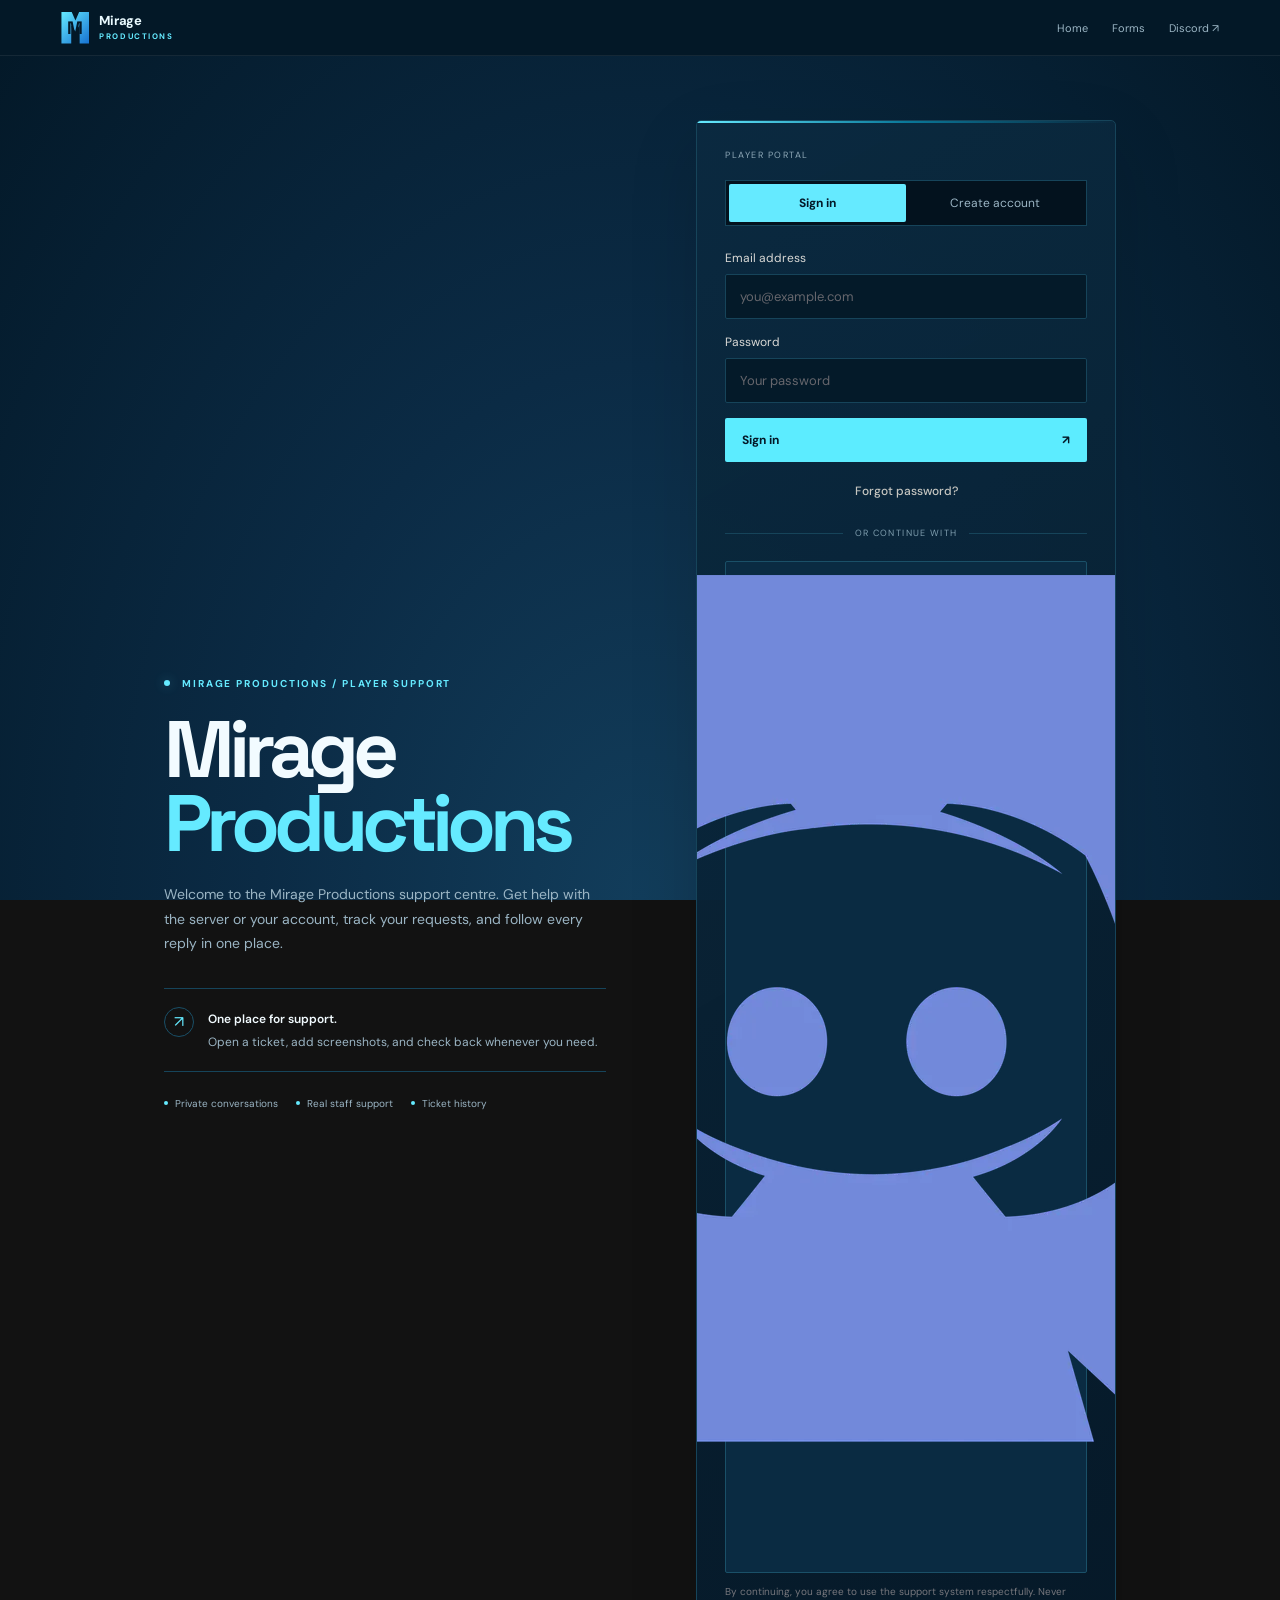
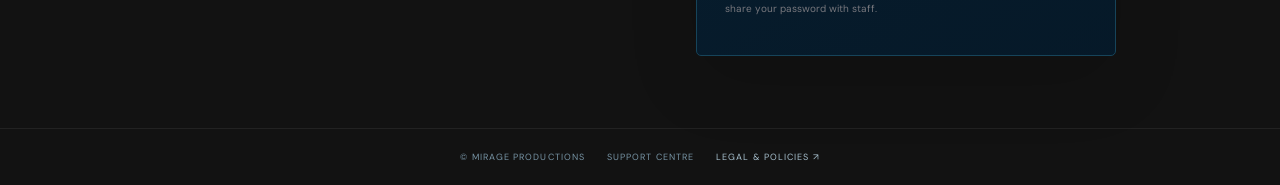
==== index.html @ 1e451509 "Use Mirage favicon and Discord brand asset; simplify portal heading" ====
<!doctype html>
<html lang="en">
<head>
  <meta charset="utf-8">
  <meta name="viewport" content="width=device-width, initial-scale=1">
  <meta name="theme-color" content="#031827">
  <meta name="description" content="Official Mirage Productions support portal. Sign in to contact the team and track support tickets.">
  <title>Support Centre — Mirage Productions</title>
  <link rel="preconnect" href="https://fonts.googleapis.com">
  <link rel="preconnect" href="https://fonts.gstatic.com" crossorigin>
  <link href="https://fonts.googleapis.com/css2?family=DM+Sans:wght@400;500;600;700&family=Space+Grotesk:wght@400;500;600;700&display=swap" rel="stylesheet">
  <link rel="icon" type="image/png" href="assets/favicon.png"><link rel="stylesheet" href="styles.css">
</head>
<body class="landing-page">
  <header class="topbar">
    <a class="brand" href="https://miragesmp.org/" aria-label="Mirage Productions home"><span class="brand-mark" aria-hidden="true">M</span><span class="brand-name">Mirage <span>PRODUCTIONS</span></span></a>
    <nav class="site-nav" aria-label="Main navigation">
      <a class="text-link" href="https://miragesmp.org/">Home</a>
      <a class="text-link" href="#portal">Forms</a>
      <a class="text-link" href="https://discord.gg/miragesmp">Discord ↗</a>
    </nav>
  </header>
  <main class="auth-layout">
    <section class="intro">
      <p class="eyebrow"><span class="eyebrow-dot"></span> MIRAGE PRODUCTIONS / PLAYER SUPPORT</p>
      <h1><span class="hero-white">Mirage</span><br><span class="accent">Productions</span></h1>
      <p class="muted lead">Welcome to the Mirage Productions support centre. Get help with the server or your account, track your requests, and follow every reply in one place.</p>
      <div class="support-note"><span class="support-note-mark">↗</span><div><strong>One place for support.</strong><p>Open a ticket, add screenshots, and check back whenever you need.</p></div></div>
      <div class="trust-row"><span>Private conversations</span><span>Real staff support</span><span>Ticket history</span></div>
    </section>
    <section id="portal" class="panel auth-panel" aria-label="Sign in or create an account">
      <div class="panel-kicker">PLAYER PORTAL</div>
      <div class="tabs"><button class="tab active" type="button" data-tab="login">Sign in</button><button class="tab" type="button" data-tab="signup">Create account</button></div>
      <div id="notice" class="notice" role="status" aria-live="polite" hidden></div>
      <div id="setup-warning" class="notice error" hidden>Finish setup first: add your Supabase URL and public key to <code>config.js</code>.</div>
      <form id="login-form" class="form-stack">
        <label>Email address<input name="email" type="email" autocomplete="email" required placeholder="you@example.com"></label>
        <label>Password<input name="password" type="password" autocomplete="current-password" required minlength="6" placeholder="Your password"></label>
        <button class="button primary" type="submit">Sign in <span>↗</span></button>
        <button id="reset-password" class="button link-button" type="button">Forgot password?</button>
      </form>
      <form id="signup-form" class="form-stack" hidden>
        <label>Username<input name="username" type="text" autocomplete="username" required minlength="3" maxlength="24" pattern="[A-Za-z0-9_]+" title="Use 3–24 letters, numbers or underscores." placeholder="Your player name"></label>
        <p class="hint">Use 3–24 letters, numbers or underscores.</p>
        <label>Email address<input name="email" type="email" autocomplete="email" required placeholder="you@example.com"></label>
        <label>Password<input name="password" type="password" autocomplete="new-password" required minlength="8" placeholder="At least 8 characters"></label>
        <p class="hint">Use at least 8 characters. You may need to verify your email before signing in.</p>
        <button class="button primary" type="submit">Create account <span>↗</span></button>
      </form>
      <div class="or-divider"><span>OR CONTINUE WITH</span></div>
      <button id="discord-login" class="button discord" type="button"><img src="assets/discord.webp" alt="" class="discord-logo"> Continue with Discord <span class="button-arrow">↗</span></button>
      <p class="fine-print">By continuing, you agree to use the support system respectfully. Never share your password with staff.</p>
    </section>
  </main>
  <footer class="footer"><span>© MIRAGE PRODUCTIONS</span><span>SUPPORT CENTRE</span><a href="https://miragesmp.org/legal">LEGAL & POLICIES ↗</a></footer>
  <script type="module" src="auth.js"></script>
</body>
</html>
---- styles.css ----
:root{color-scheme:dark;--bg:#031827;--panel:#071F33;--panel2:#0a2940;--line:#16445a;--text:#f2fbff;--muted:#9bb5c4;--accent:#65EAFF;--accent2:#5CECFF;--good:#9af4d1;--danger:#ffaaa9}
*{box-sizing:border-box}
html{scroll-behavior:smooth;scroll-padding-top:24px}
body{margin:0;background:var(--bg);color:var(--text);font-family:'DM Sans',sans-serif;min-height:100vh}
body:before{content:"";position:fixed;inset:0;pointer-events:none;opacity:.13;background-image:linear-gradient(#ffffff08 1px,transparent 1px),linear-gradient(90deg,#ffffff08 1px,transparent 1px);background-size:72px 72px;mask-image:linear-gradient(to bottom,#000,transparent 75%);z-index:-1}
a{color:inherit;text-decoration:none}button,input,textarea,select{font:inherit}button,a,input,textarea,select{-webkit-tap-highlight-color:transparent}::selection{background:#65EAFF;color:#031827}
.topbar{min-height:78px;padding:0 clamp(20px,5vw,76px);display:flex;align-items:center;justify-content:space-between;border-bottom:1px solid #ffffff17;gap:20px}
.brand{display:flex;gap:12px;align-items:center;font-family:'Space Grotesk',sans-serif;font-weight:700;letter-spacing:.02em}.brand-mark{width:34px;height:34px;display:grid;place-items:center;border:1px solid #65EAFF;border-radius:50%;color:#031827;background:#65EAFF;font-family:'Space Grotesk',sans-serif;font-size:17px}.brand-name{font-size:12px;letter-spacing:.13em;line-height:1.45}.brand-name span{display:block;color:#9bb5c4;font-size:9px;letter-spacing:.24em}
.site-nav{display:flex;align-items:center;gap:25px}.text-link{font-size:12px;color:#c4d8e3;transition:color .2s}.text-link:hover{color:#65EAFF}.nav-current{font-size:9px;letter-spacing:.18em;color:#99999e;border-left:1px solid #3a3a3d;padding-left:22px}
.muted{color:var(--muted)}.auth-layout{max-width:1120px;margin:0 auto;padding:68px 24px 60px;display:grid;grid-template-columns:1fr minmax(320px,430px);gap:clamp(36px,8vw,110px);align-items:center;min-height:calc(100vh - 155px)}
.eyebrow{font-size:10px;letter-spacing:.19em;color:#65EAFF;font-weight:700;line-height:1.5}.eyebrow-dot{display:inline-block;width:6px;height:6px;border-radius:50%;background:#65EAFF;margin:0 8px 1px 0;box-shadow:0 0 12px #65EAFF55}
.intro h1{font-family:'Space Grotesk',sans-serif;font-size:clamp(52px,7vw,88px);font-weight:500;line-height:.99;letter-spacing:-.075em;margin:24px 0}.accent{color:#65EAFF}.lead{font-size:16px;line-height:1.85;max-width:445px}
.support-note{display:flex;align-items:flex-start;gap:14px;border-top:1px solid #ffffff1c;border-bottom:1px solid #ffffff1c;padding:18px 0;margin-top:32px;max-width:445px}.support-note-mark{width:30px;height:30px;border:1px solid #1a5068;border-radius:50%;display:grid;place-items:center;color:#65EAFF;flex:none}.support-note strong{font-size:12px;font-weight:600}.support-note p{font-size:12px;line-height:1.65;color:#9bb5c4;margin:5px 0 0}.trust-row{display:flex;gap:18px;flex-wrap:wrap;color:#a8a8ac;font-size:10px;margin-top:25px}.trust-row span{display:inline-flex;align-items:center;gap:7px}.trust-row span:before{content:"";width:4px;height:4px;border-radius:50%;background:#65EAFF}
.panel{border:1px solid #16445a;background:linear-gradient(145deg,#0b2a40,#061a2a);border-radius:5px;padding:28px;box-shadow:0 24px 80px #0008}.auth-panel{position:relative;overflow:hidden}.auth-panel:before{content:"";position:absolute;inset:0 0 auto;height:2px;background:linear-gradient(90deg,#65EAFF,#0a7899,transparent)}
.panel-kicker{display:flex;justify-content:space-between;font-size:9px;letter-spacing:.17em;color:#aaaab0;margin-bottom:19px}.panel-kicker span{color:#707075}
.tabs{display:grid;grid-template-columns:1fr 1fr;padding:3px;background:#03121e;border:1px solid #16445a;margin-bottom:24px}.tab{border:0;background:transparent;color:#9bb5c4;padding:11px;border-radius:2px;cursor:pointer;font-size:12px}.tab.active{background:#65EAFF;color:#031827;font-weight:700}
.form-stack{display:grid;gap:16px}.form-stack label,.field-label{display:grid;gap:8px;color:#d9d9d6;font-size:12px}.form-stack input,.field,.form-stack textarea,.form-stack select{width:100%;border:1px solid #16445a;border-radius:2px;background:#041a29;color:var(--text);padding:13px 14px;outline:none;font-size:13px;transition:border-color .2s}.form-stack input:focus,.field:focus,textarea:focus,select:focus{border-color:#65EAFF}.form-stack input::placeholder,.field::placeholder,.stack textarea::placeholder{color:#66666c}
.button{min-height:44px;display:flex;align-items:center;justify-content:center;gap:10px;border:1px solid transparent;border-radius:2px;padding:13px 16px;font-weight:700;font-size:12px;cursor:pointer;transition:transform .18s ease,box-shadow .18s ease,filter .18s ease,opacity .18s ease}.button:hover{filter:brightness(1.08);box-shadow:0 8px 24px #0003}.button:active{transform:scale(.99)}.button:disabled{opacity:.55;cursor:wait;transform:none;box-shadow:none}.primary{background:#5CECFF;color:#031827}.primary span{margin-left:auto}.discord{background:#0a2b42;color:#eafaff;border-color:#1a5068;width:100%}.discord-icon{font-size:20px}.button-arrow{margin-left:auto;color:#a4a4a8}.link-button{background:transparent;color:#c6c6c1;padding:4px;border:0;min-height:28px;font-weight:500}
.or-divider{display:flex;align-items:center;gap:12px;color:#7f9eaf;font-size:9px;letter-spacing:.15em;margin:22px 0}.or-divider:before,.or-divider:after{content:"";height:1px;flex:1;background:#333337}.fine-print,.hint{font-size:10px;line-height:1.7;color:#77777d}.notice{padding:12px 14px;border-radius:2px;background:#0a3b3a;color:var(--good);font-size:12px;margin-bottom:16px;line-height:1.5;overflow-wrap:anywhere}.notice.error{background:#3b2027;color:var(--danger)}
.footer{display:flex;justify-content:center;align-items:center;gap:22px;flex-wrap:wrap;border-top:1px solid #ffffff17;padding:22px;color:#77777d;font-size:9px;letter-spacing:.12em}.footer a{color:#c6c6c1}
.page-wrap{max-width:1120px;margin:0 auto;padding:40px 22px 70px}.page-heading{display:flex;align-items:flex-start;justify-content:space-between;gap:18px;margin-bottom:28px}.page-heading h1{font:500 clamp(28px,4vw,42px) 'Space Grotesk',sans-serif;letter-spacing:-.04em;margin:6px 0}.page-heading p{color:var(--muted);margin:0}.layout-grid{display:grid;grid-template-columns:minmax(280px,.8fr) minmax(0,1.2fr);gap:20px}.card{border:1px solid #16445a;background:#071F33;border-radius:3px;padding:22px;min-width:0;box-shadow:0 18px 60px #0002}.card h2{font:600 16px 'Space Grotesk',sans-serif;letter-spacing:-.02em;margin:0 0 18px}.stack{display:grid;gap:14px}.stack label{display:grid;gap:7px;font-size:12px;color:#c9c9c5}.stack textarea{min-height:100px;resize:vertical}.ticket-list{display:grid;gap:9px}.ticket-item{width:100%;text-align:left;border:1px solid #303034;background:#0a2940;border-radius:2px;padding:14px;color:var(--text);cursor:pointer;transition:border-color .18s,background .18s,transform .18s}.ticket-item:hover{border-color:#65EAFF;transform:translateY(-1px)}.ticket-item.selected{border-color:#65EAFF;background:#0e354e}.ticket-item strong{display:block;margin-bottom:7px;overflow-wrap:anywhere}.ticket-meta{display:flex;gap:8px;flex-wrap:wrap;font-size:10px;color:var(--muted)}.status{display:inline-block;border-radius:2px;padding:4px 8px;background:#10374d;color:#d9f8ff;font-size:9px;text-transform:uppercase;letter-spacing:.06em;white-space:nowrap}.status.open{background:#10433f;color:#9af4d1}.status.in_progress{background:#173d57;color:#a8e8ff}.status.closed{background:#172d3d;color:#9bb5c4}.thread{display:grid;gap:12px;max-height:390px;overflow:auto;margin:14px 0;scrollbar-width:thin;scrollbar-color:#555 transparent}.message{padding:13px;border-radius:2px;background:#0a2940;border:1px solid #ffffff0c;overflow-wrap:anywhere}.message.staff{background:#0e354e;border-color:#1a5068}.message-head{display:flex;justify-content:space-between;gap:10px;color:#a5a5ab;font-size:10px;margin-bottom:8px}.message-body{white-space:pre-wrap;line-height:1.6;font-size:12px;overflow-wrap:anywhere}.empty{color:#89898f;text-align:center;padding:28px 10px;font-size:12px;line-height:1.7}.row{display:flex;gap:10px;align-items:center;flex-wrap:wrap}.row .button{flex:0 0 auto}.small{font-size:11px;color:var(--muted);line-height:1.6}.danger-link{border:0;background:none;color:#ffaaaa;cursor:pointer}.file-input{display:block;width:100%;max-width:100%;font-size:11px;color:var(--muted);padding:12px;border:1px dashed #1a5068;border-radius:2px;background:#041a29}.file-input::file-selector-button{border:0;border-radius:2px;background:#10374d;color:#eafaff;padding:8px 10px;margin-right:10px;cursor:pointer}.hidden{display:none!important}code{font-size:12px;overflow-wrap:anywhere}
button:focus-visible,a:focus-visible,input:focus-visible,textarea:focus-visible,select:focus-visible{outline:2px solid #65EAFF;outline-offset:3px}
@media(max-width:780px){.auth-layout{grid-template-columns:1fr;gap:30px;padding-top:44px;min-height:auto;padding-bottom:36px}.intro h1{font-size:clamp(48px,12vw,66px)}.lead{font-size:14px}.trust-row{margin-top:20px}.panel{padding:22px}.layout-grid{grid-template-columns:1fr}.page-wrap{padding:28px 14px 40px}.page-heading{align-items:flex-start;flex-direction:column}.topbar{min-height:68px;padding-inline:16px}.brand{gap:8px}.site-nav{gap:12px}.nav-current{display:none}.card{padding:17px}.thread{max-height:none}.footer{gap:12px}.support-note{margin-top:25px}}
@media(max-width:420px){.site-nav .text-link:first-child{display:none}.brand-name{font-size:10px}.auth-layout{padding-inline:16px}.panel{padding:18px}}
@media(prefers-reduced-motion:reduce){*,*::before,*::after{scroll-behavior:auto!important;transition:none!important;animation:none!important}}

/* Mirage Productions homepage-inspired layout */
body.landing-page{background:radial-gradient(ellipse at 50% 100%,#123d5b 0%,#0b2b45 42%,#031827 100%);background-attachment:fixed}
body.landing-page:before{opacity:.035;background-size:64px 64px}
.topbar{min-height:56px;padding:0 clamp(18px,4.8vw,100px);background:#031827;border-bottom:1px solid #ffffff12}
.brand{gap:10px;letter-spacing:0}
.brand-mark{width:28px;height:32px;border:0;border-radius:0;background:linear-gradient(135deg,#65EAFF,#1671d1);color:#031827;font-size:18px;font-weight:700;clip-path:polygon(0 0,36% 0,50% 28%,64% 0,100% 0,100% 100%,65% 100%,65% 42%,50% 63%,35% 42%,35% 100%,0 100%)}
.brand-name{font-family:'DM Sans',sans-serif;font-size:13px;letter-spacing:-.02em;line-height:1.1;color:#eafaff}
.brand-name span{font-size:8px;letter-spacing:.19em;color:#65EAFF;margin-top:3px}
.site-nav{gap:24px}.text-link{font-size:11px;color:#9bb5c4}.text-link:hover{color:#65EAFF}
.auth-layout{max-width:1000px;min-height:calc(100vh - 112px);padding:64px 24px 72px;gap:clamp(44px,7vw,100px);grid-template-columns:minmax(0,1fr) minmax(340px,420px)}
.intro h1{font-size:clamp(54px,6.5vw,80px);font-weight:700;letter-spacing:-.075em;line-height:.92;margin:22px 0}
.hero-white{color:#f2fbff}.lead{max-width:470px;font-size:14px;line-height:1.75}
.support-note{border-color:#16445a}.trust-row{color:#9bb5c4}
.panel{background:linear-gradient(150deg,#0b2a40ee,#061a2af5);border-color:#16445a;border-radius:5px;box-shadow:0 24px 70px #0002}
.panel-kicker{color:#8fa9b8}.tabs{margin-bottom:24px}
.form-stack[hidden],[hidden]{display:none!important}
.form-stack{gap:15px}.form-stack input{min-height:45px}
.or-divider:before,.or-divider:after{background:#16445a}
.footer{border-color:#ffffff12;color:#7895a6}.footer a{color:#a8c1cf}
@media(max-width:780px){.auth-layout{grid-template-columns:1fr;gap:28px;padding-top:38px;max-width:520px}.intro h1{font-size:clamp(48px,11vw,64px)}.intro .support-note,.intro .trust-row{display:none}.panel{padding:22px}.topbar{padding-inline:18px}.site-nav{gap:14px}}
@media(max-width:420px){.site-nav{gap:12px}.site-nav .text-link:first-child{display:inline}.brand-name{font-size:12px}.auth-layout{padding-inline:16px}.panel{padding:18px}}
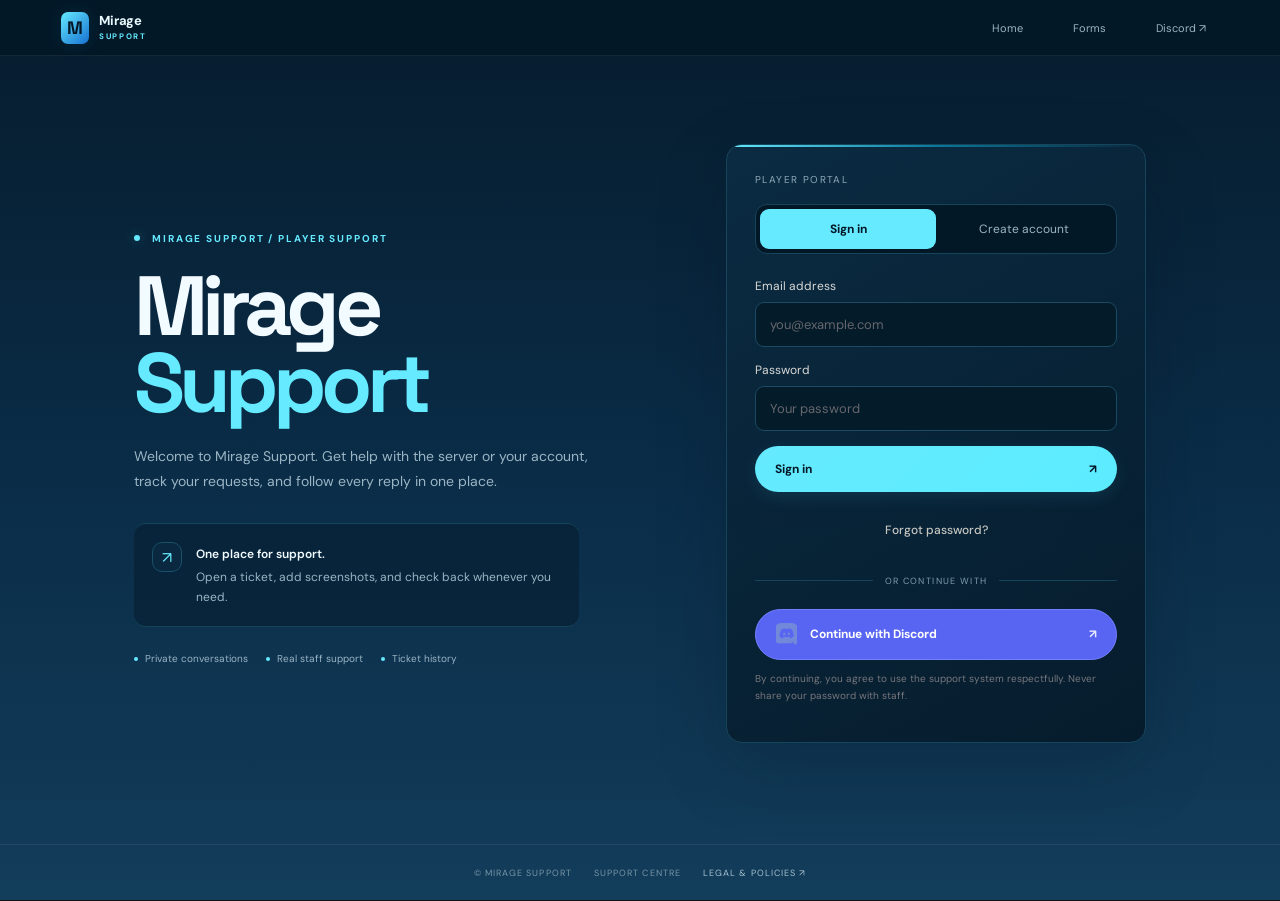
==== commit ec99ec1b: "Update portal branding to Mirage Support" ====
--- a/index.html
+++ b/index.html
@@ -4,8 +4,8 @@
   <meta charset="utf-8">
   <meta name="viewport" content="width=device-width, initial-scale=1">
   <meta name="theme-color" content="#031827">
-  <meta name="description" content="Official Mirage Productions support portal. Sign in to contact the team and track support tickets.">
-  <title>Support Centre — Mirage Productions</title>
+  <meta name="description" content="Official Mirage Support portal. Sign in to contact the team and track support tickets.">
+  <title>Mirage Support</title>
   <link rel="preconnect" href="https://fonts.googleapis.com">
   <link rel="preconnect" href="https://fonts.gstatic.com" crossorigin>
   <link href="https://fonts.googleapis.com/css2?family=DM+Sans:wght@400;500;600;700&family=Space+Grotesk:wght@400;500;600;700&display=swap" rel="stylesheet">
@@ -13,7 +13,7 @@
 </head>
 <body class="landing-page">
   <header class="topbar">
-    <a class="brand" href="https://miragesmp.org/" aria-label="Mirage Productions home"><span class="brand-mark" aria-hidden="true">M</span><span class="brand-name">Mirage <span>PRODUCTIONS</span></span></a>
+    <a class="brand" href="https://miragesmp.org/" aria-label="Mirage Support home"><span class="brand-mark" aria-hidden="true">M</span><span class="brand-name">Mirage <span>SUPPORT</span></span></a>
     <nav class="site-nav" aria-label="Main navigation">
       <a class="text-link" href="https://miragesmp.org/">Home</a>
       <a class="text-link" href="#portal">Forms</a>
@@ -22,9 +22,9 @@
   </header>
   <main class="auth-layout">
     <section class="intro">
-      <p class="eyebrow"><span class="eyebrow-dot"></span> MIRAGE PRODUCTIONS / PLAYER SUPPORT</p>
-      <h1><span class="hero-white">Mirage</span><br><span class="accent">Productions</span></h1>
-      <p class="muted lead">Welcome to the Mirage Productions support centre. Get help with the server or your account, track your requests, and follow every reply in one place.</p>
+      <p class="eyebrow"><span class="eyebrow-dot"></span> MIRAGE SUPPORT / PLAYER SUPPORT</p>
+      <h1><span class="hero-white">Mirage</span><br><span class="accent">Support</span></h1>
+      <p class="muted lead">Welcome to Mirage Support. Get help with the server or your account, track your requests, and follow every reply in one place.</p>
       <div class="support-note"><span class="support-note-mark">↗</span><div><strong>One place for support.</strong><p>Open a ticket, add screenshots, and check back whenever you need.</p></div></div>
       <div class="trust-row"><span>Private conversations</span><span>Real staff support</span><span>Ticket history</span></div>
     </section>
@@ -52,7 +52,7 @@
       <p class="fine-print">By continuing, you agree to use the support system respectfully. Never share your password with staff.</p>
     </section>
   </main>
-  <footer class="footer"><span>© MIRAGE PRODUCTIONS</span><span>SUPPORT CENTRE</span><a href="https://miragesmp.org/legal">LEGAL & POLICIES ↗</a></footer>
+  <footer class="footer"><span>© MIRAGE SUPPORT</span><span>SUPPORT CENTRE</span><a href="https://miragesmp.org/legal">LEGAL & POLICIES ↗</a></footer>
   <script type="module" src="auth.js"></script>
 </body>
 </html>
--- a/styles.css
+++ b/styles.css
@@ -45,3 +45,42 @@
 .footer{border-color:#ffffff12;color:#7895a6}.footer a{color:#a8c1cf}
 @media(max-width:780px){.auth-layout{grid-template-columns:1fr;gap:28px;padding-top:38px;max-width:520px}.intro h1{font-size:clamp(48px,11vw,64px)}.intro .support-note,.intro .trust-row{display:none}.panel{padding:22px}.topbar{padding-inline:18px}.site-nav{gap:14px}}
 @media(max-width:420px){.site-nav{gap:12px}.site-nav .text-link:first-child{display:inline}.brand-name{font-size:12px}.auth-layout{padding-inline:16px}.panel{padding:18px}}
+
+
+/* Rounded, pill-shaped Mirage Productions controls and matching Discord button */
+:root{--discord:#5865F2}
+body.landing-page{background:linear-gradient(180deg,#061c2d 0%,#0a2c47 52%,#123d5b 100%);background-attachment:fixed}
+body.landing-page:before{opacity:.025}
+.topbar{min-height:56px}
+.brand-mark{border-radius:7px;clip-path:none;box-shadow:0 0 18px #168edb20}
+.site-nav .text-link{border-radius:999px;padding:9px 13px;transition:background .18s,color .18s}
+.site-nav .text-link:hover{background:#0b354e;color:#65EAFF}
+.auth-layout{max-width:1060px;grid-template-columns:minmax(0,1fr) minmax(350px,420px);gap:clamp(44px,7vw,90px);padding-top:58px}
+.intro h1{font-size:clamp(58px,6.8vw,84px);letter-spacing:-.07em}
+.auth-panel{border-radius:16px;padding:28px;background:linear-gradient(150deg,#0b2c43f5,#061b2bf5);box-shadow:0 24px 70px #00101d35}
+.panel-kicker{font-size:10px;letter-spacing:.14em;margin-bottom:18px}
+.tabs{border-radius:12px;padding:4px;background:#031827;border-color:#16445a}
+.tab{border-radius:9px;padding:12px}
+.form-stack input,.field,.form-stack textarea,.form-stack select{border-radius:9px;background:#041b2a;border-color:#1a4b62;padding:13px 14px}
+.form-stack input:focus,.field:focus,textarea:focus,select:focus{box-shadow:0 0 0 3px #65EAFF20}
+.button{border-radius:999px;min-height:46px;padding:13px 19px;transition:transform .18s ease,filter .18s ease,box-shadow .18s ease}
+.button:hover{transform:translateY(-1px);box-shadow:0 7px 22px #0003}
+.button:active{transform:translateY(0) scale(.985)}
+.primary{background:linear-gradient(135deg,#65EAFF,#5CECFF);box-shadow:0 5px 18px #5cecff18}
+.link-button{border-radius:999px}
+.discord{background:#5865F2;color:#fff;border-color:#7280ff;justify-content:flex-start;gap:12px}
+.discord:hover{background:#4752c4;filter:none}
+.discord-logo{width:23px;height:23px;object-fit:contain;border-radius:6px;flex:none}
+.discord .button-arrow{color:#fff;opacity:.85}
+.or-divider:before,.or-divider:after{background:#16445a}
+.support-note{border-radius:12px;padding:18px;margin-top:30px;background:#071f33a8}
+.support-note-mark{border-radius:10px;background:#0a2940}
+.card{border-radius:15px}
+.ticket-item{border-radius:12px}
+.message{border-radius:12px}
+.status{border-radius:999px}
+.file-input{border-radius:12px}
+.footer{border-color:#ffffff12}
+.page-heading h1{letter-spacing:-.055em}
+@media(max-width:780px){.auth-layout{grid-template-columns:1fr;gap:26px;padding-top:34px}.intro h1{font-size:clamp(48px,11vw,65px)}.auth-panel{padding:22px}.intro .support-note,.intro .trust-row{display:none}}
+@media(max-width:420px){.auth-layout{padding-inline:16px}.auth-panel{padding:18px}.site-nav .text-link{padding:8px 9px;font-size:10px}}
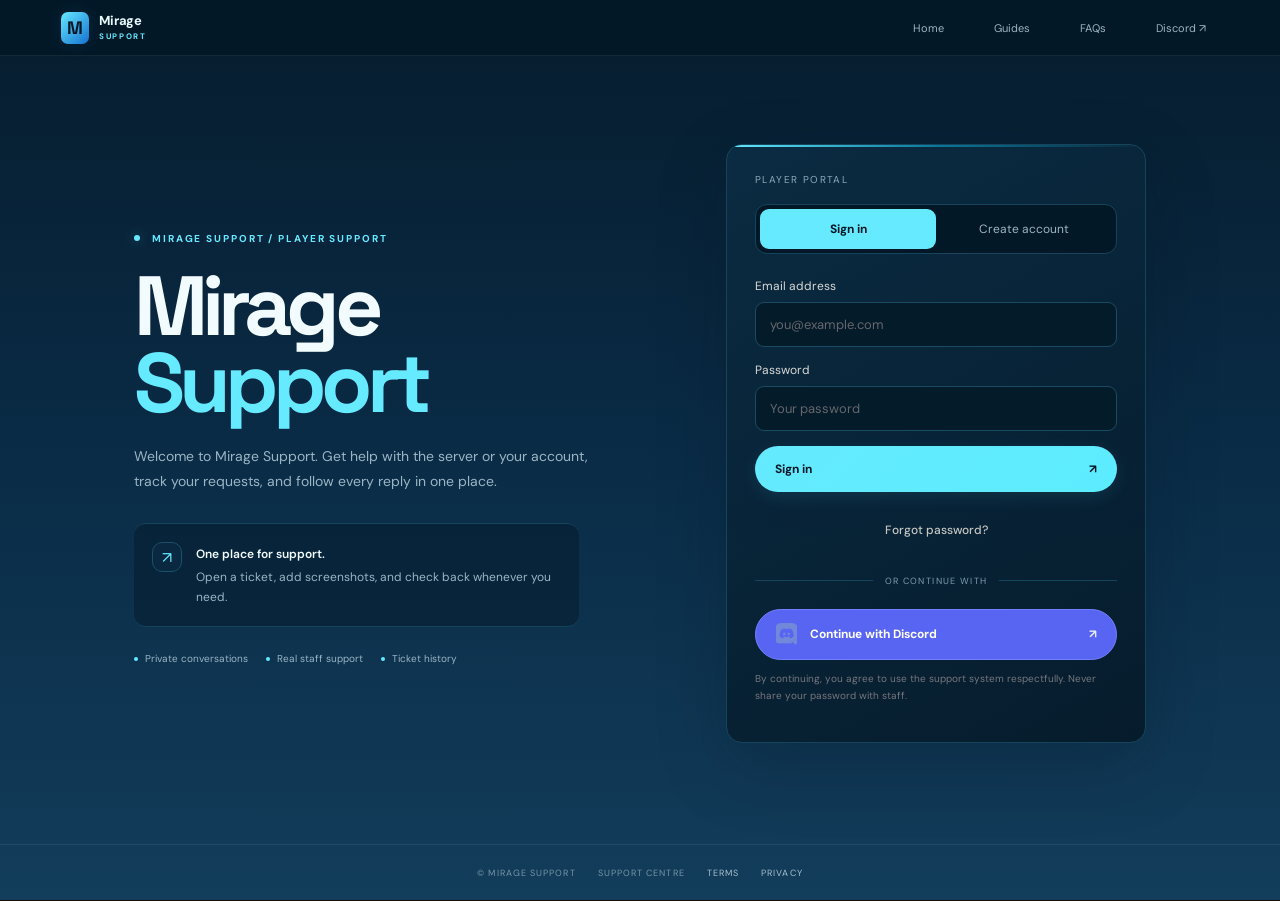
==== commit 59995e25: "Add guide, FAQ and policy navigation" ====
--- a/index.html
+++ b/index.html
@@ -16,7 +16,7 @@
     <a class="brand" href="https://miragesmp.org/" aria-label="Mirage Support home"><span class="brand-mark" aria-hidden="true">M</span><span class="brand-name">Mirage <span>SUPPORT</span></span></a>
     <nav class="site-nav" aria-label="Main navigation">
       <a class="text-link" href="https://miragesmp.org/">Home</a>
-      <a class="text-link" href="#portal">Forms</a>
+      <a class="text-link" href="guide.html">Guides</a><a class="text-link" href="faq.html">FAQs</a>
       <a class="text-link" href="https://discord.gg/miragesmp">Discord ↗</a>
     </nav>
   </header>
@@ -52,7 +52,7 @@
       <p class="fine-print">By continuing, you agree to use the support system respectfully. Never share your password with staff.</p>
     </section>
   </main>
-  <footer class="footer"><span>© MIRAGE SUPPORT</span><span>SUPPORT CENTRE</span><a href="https://miragesmp.org/legal">LEGAL & POLICIES ↗</a></footer>
+  <footer class="footer"><span>© MIRAGE SUPPORT</span><span>SUPPORT CENTRE</span><a href="terms.html">TERMS</a><a href="privacy-policy.html">PRIVACY</a></footer>
   <script type="module" src="auth.js"></script>
 </body>
 </html>
--- a/styles.css
+++ b/styles.css
@@ -84,3 +84,22 @@
 .page-heading h1{letter-spacing:-.055em}
 @media(max-width:780px){.auth-layout{grid-template-columns:1fr;gap:26px;padding-top:34px}.intro h1{font-size:clamp(48px,11vw,65px)}.auth-panel{padding:22px}.intro .support-note,.intro .trust-row{display:none}}
 @media(max-width:420px){.auth-layout{padding-inline:16px}.auth-panel{padding:18px}.site-nav .text-link{padding:8px 9px;font-size:10px}}
+
+/* Knowledge base, FAQ and policy pages */
+.topic-grid{display:grid;grid-template-columns:repeat(4,minmax(0,1fr));gap:14px;margin:24px 0}
+.topic-card{display:block;border:1px solid #16445a;background:linear-gradient(145deg,#0b2a40,#061a2a);padding:22px;border-radius:10px;transition:transform .18s,border-color .18s}
+.topic-card:hover{transform:translateY(-3px);border-color:#65EAFF}
+.topic-icon{display:inline-grid;place-items:center;width:34px;height:34px;border:1px solid #1a5068;border-radius:10px;color:#65EAFF;font-size:11px;margin-bottom:18px}
+.topic-card h2,.guide-section h2,.guide-cta h2{font:600 19px 'Space Grotesk',sans-serif;margin:0 0 9px}
+.topic-card p,.guide-section p,.guide-section li,.guide-cta p{font-size:13px;color:var(--muted);line-height:1.8}
+.topic-link{font-size:11px;color:#65EAFF}
+.guide-section{margin-top:16px;scroll-margin-top:20px}.guide-section ol,.guide-section ul{padding-left:22px}
+.guide-cta{display:flex;align-items:center;justify-content:space-between;gap:20px;margin-top:16px}
+.faq-list{display:grid;gap:12px;max-width:900px}
+.faq-item{border:1px solid #16445a;background:#071F33;border-radius:8px;padding:18px 20px}
+.faq-item summary{cursor:pointer;font:600 15px 'Space Grotesk',sans-serif;list-style:none}
+.faq-item summary::-webkit-details-marker{display:none}.faq-item summary:after{content:"+";float:right;color:#65EAFF;font-size:20px}
+.faq-item[open] summary:after{content:"−"}.faq-item p,.legal-copy p{font-size:13px;line-height:1.85;color:var(--muted)}
+.faq-item p{margin-bottom:0}.legal-page{max-width:900px}.legal-copy h2{font:600 17px 'Space Grotesk',sans-serif;margin:26px 0 8px}.legal-copy h2:first-of-type{margin-top:20px}
+@media(max-width:850px){.topic-grid{grid-template-columns:repeat(2,minmax(0,1fr))}.guide-cta{align-items:flex-start;flex-direction:column}}
+@media(max-width:480px){.topic-grid{grid-template-columns:1fr}.topic-card{padding:18px}.guide-cta .button{width:100%}}
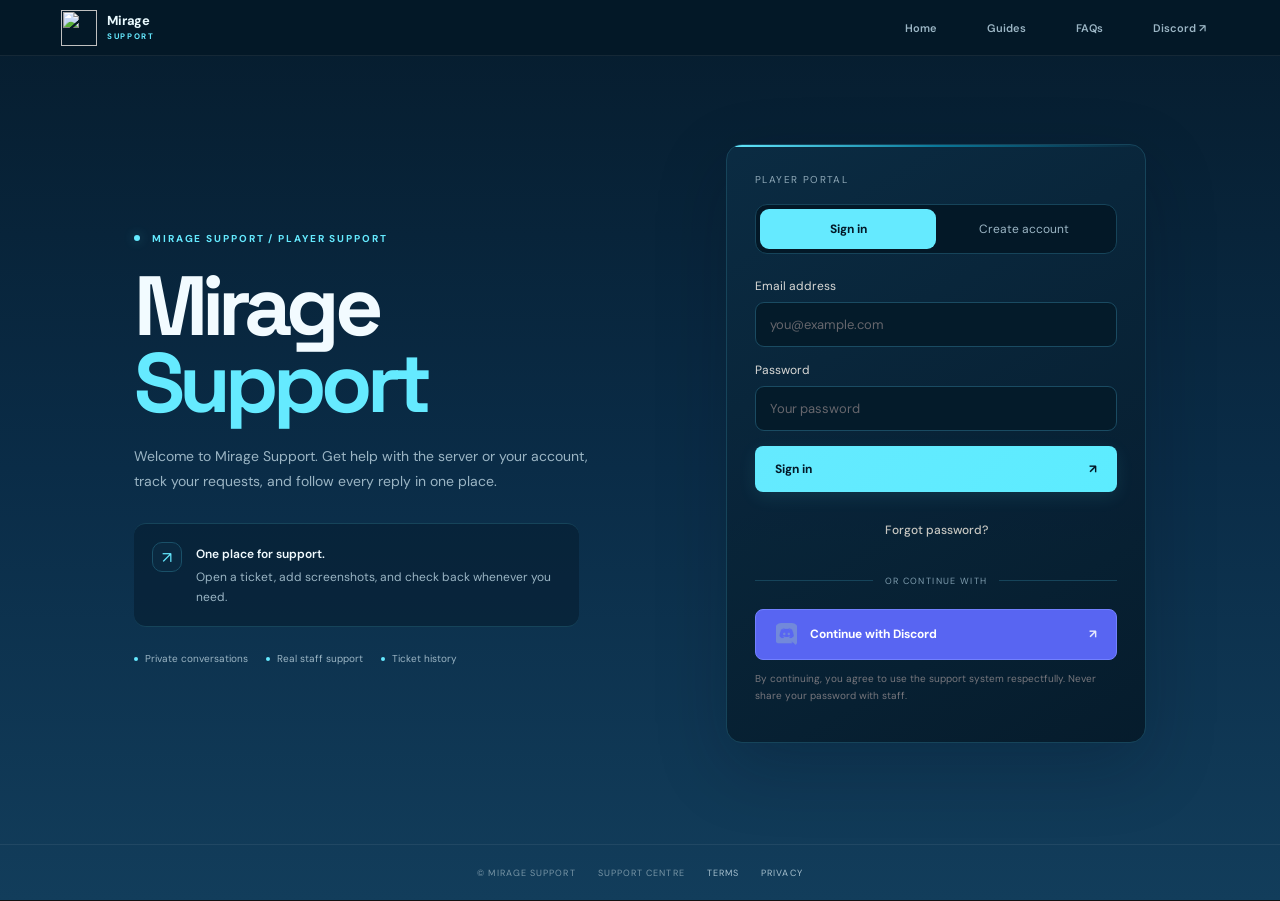
==== commit 4e59a9d0: "Use Mirage Productions image mark in header" ====
--- a/index.html
+++ b/index.html
@@ -13,7 +13,7 @@
 </head>
 <body class="landing-page">
   <header class="topbar">
-    <a class="brand" href="https://miragesmp.org/" aria-label="Mirage Support home"><span class="brand-mark" aria-hidden="true">M</span><span class="brand-name">Mirage <span>SUPPORT</span></span></a>
+    <a class="brand" href="https://miragesmp.org/" aria-label="Mirage Support home"><img class="brand-logo" src="/assets/mirage-m.png" alt="" width="36" height="36"><span class="brand-name">Mirage <span>SUPPORT</span></span></a>
     <nav class="site-nav" aria-label="Main navigation">
       <a class="text-link" href="https://miragesmp.org/">Home</a>
       <a class="text-link" href="guide.html">Guides</a><a class="text-link" href="faq.html">FAQs</a>
--- a/styles.css
+++ b/styles.css
@@ -103,3 +103,41 @@
 .faq-item p{margin-bottom:0}.legal-page{max-width:900px}.legal-copy h2{font:600 17px 'Space Grotesk',sans-serif;margin:26px 0 8px}.legal-copy h2:first-of-type{margin-top:20px}
 @media(max-width:850px){.topic-grid{grid-template-columns:repeat(2,minmax(0,1fr))}.guide-cta{align-items:flex-start;flex-direction:column}}
 @media(max-width:480px){.topic-grid{grid-template-columns:1fr}.topic-card{padding:18px}.guide-cta .button{width:100%}}
+
+
+/* Professional portal polish */
+.brand-logo{display:block;width:36px;height:36px;object-fit:contain;flex:none}
+.brand{min-width:max-content}
+.site-nav .text-link{font-weight:600}
+.page-wrap{padding-top:48px}
+.card{border-radius:12px;border-color:#16445a;background:linear-gradient(155deg,#09263a,#061b2b);box-shadow:0 16px 42px #0002}
+.card h2{font-size:17px}
+.field,.stack textarea,.file-input{border-radius:8px;border-color:#1a4a61;background:#041a29}
+.field:focus,.stack textarea:focus{box-shadow:0 0 0 3px #65eaff18}
+.button{border-radius:8px}
+.ticket-item{border-radius:9px;padding:16px;background:#082338;border-color:#16445a}
+.ticket-item strong{font-size:13px;line-height:1.5}
+.ticket-item.selected{box-shadow:inset 3px 0 #65eaff}
+.status{border-radius:999px;padding:5px 10px;font-weight:700}
+.message{border-radius:10px;padding:16px}
+.message.staff{border-left:3px solid #65eaff}
+.thread{padding:3px}
+.ticket-toolbar{display:flex;align-items:center;justify-content:space-between;gap:12px;flex-wrap:wrap;margin-bottom:14px}
+.ticket-subtitle{font-size:12px;color:var(--muted);line-height:1.7;margin:-8px 0 18px}
+.ticket-count{font-size:11px;color:#b6d2df;border:1px solid #16445a;background:#082338;padding:6px 10px;border-radius:999px}
+.ticket-layout{align-items:start}
+.faq-hero{padding:38px;border:1px solid #16445a;border-radius:16px;background:radial-gradient(ellipse at top right,#10405b88,transparent 58%),linear-gradient(145deg,#09283d,#061a2a);margin-bottom:28px}
+.faq-hero h1{max-width:720px}
+.faq-search{width:100%;padding:15px 17px;border:1px solid #1a5068;background:#041a29;color:var(--text);border-radius:10px;outline:none}
+.faq-search:focus{border-color:var(--accent);box-shadow:0 0 0 3px #65eaff18}
+.faq-groups{display:grid;gap:28px}
+.faq-group h2{font:600 18px 'Space Grotesk',sans-serif;margin:0 0 12px}
+.faq-list{display:grid;gap:10px}
+.faq-item{border:1px solid #16445a;background:linear-gradient(135deg,#09263a,#061b2b);border-radius:10px;padding:0 18px}
+.faq-item summary{list-style:none;cursor:pointer;padding:17px 28px 17px 0;font-size:13px;font-weight:700;line-height:1.6;position:relative}
+.faq-item summary::-webkit-details-marker{display:none}
+.faq-item summary:after{content:'+';position:absolute;right:0;top:14px;color:var(--accent);font-size:20px;font-weight:400}
+.faq-item[open] summary:after{content:'−'}
+.faq-item p{font-size:12px;color:#b0c6d2;line-height:1.85;margin:0;padding:0 0 18px;max-width:850px}
+.faq-empty{display:none;padding:20px;color:var(--muted);border:1px dashed #16445a;border-radius:10px}
+@media(max-width:780px){.brand-logo{width:32px;height:32px}.faq-hero{padding:24px 19px}.page-wrap{padding-top:28px}}
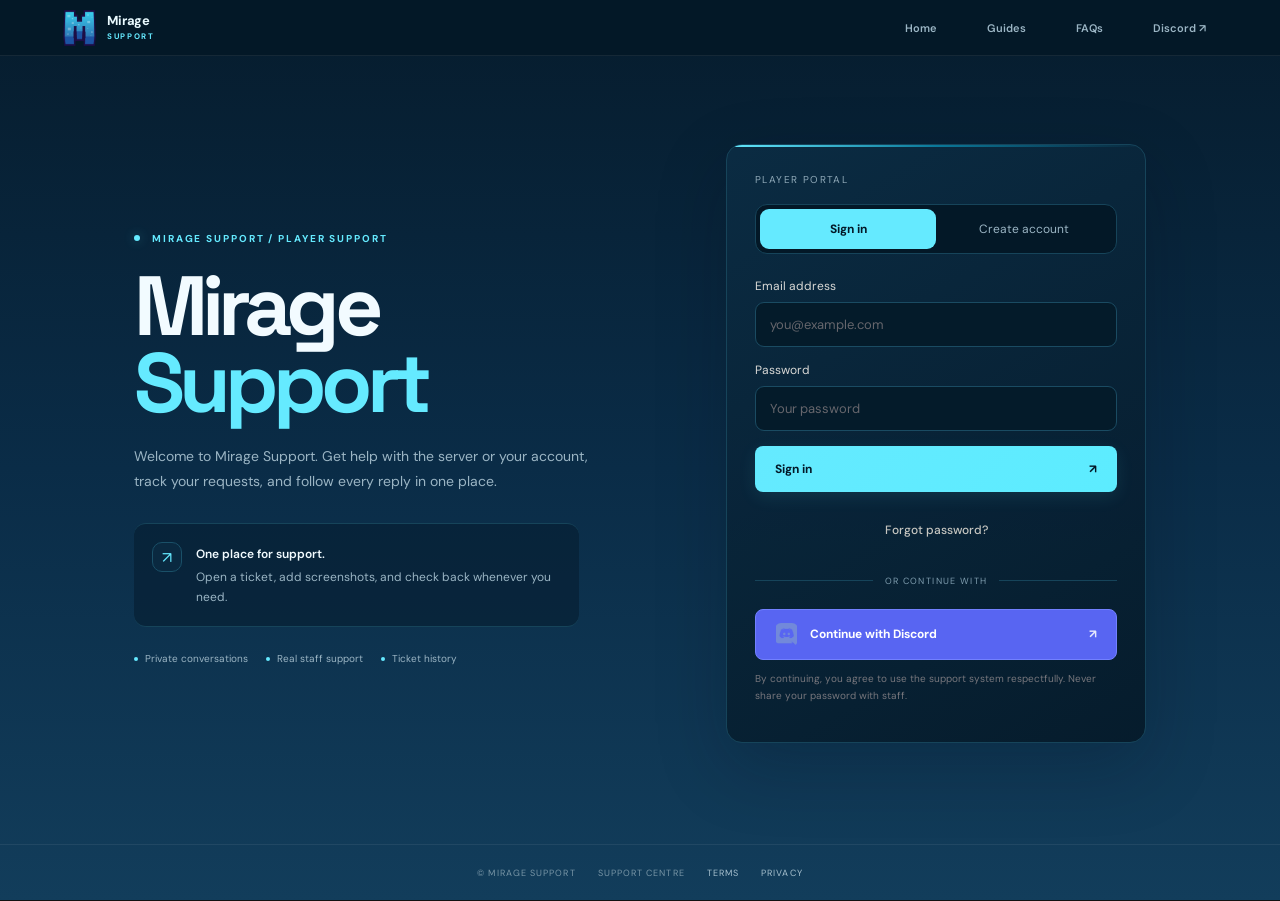
==== commit 831e0ad9: "Use uploaded Mirage logo in the portal header" ====
--- a/index.html
+++ b/index.html
@@ -13,7 +13,7 @@
 </head>
 <body class="landing-page">
   <header class="topbar">
-    <a class="brand" href="https://miragesmp.org/" aria-label="Mirage Support home"><img class="brand-logo" src="/assets/mirage-m.png" alt="" width="36" height="36"><span class="brand-name">Mirage <span>SUPPORT</span></span></a>
+    <a class="brand" href="https://miragesmp.org/" aria-label="Mirage Support home"><img class="brand-logo" src="/assets/mirage-logo.png" alt="" width="36" height="36"><span class="brand-name">Mirage <span>SUPPORT</span></span></a>
     <nav class="site-nav" aria-label="Main navigation">
       <a class="text-link" href="https://miragesmp.org/">Home</a>
       <a class="text-link" href="guide.html">Guides</a><a class="text-link" href="faq.html">FAQs</a>
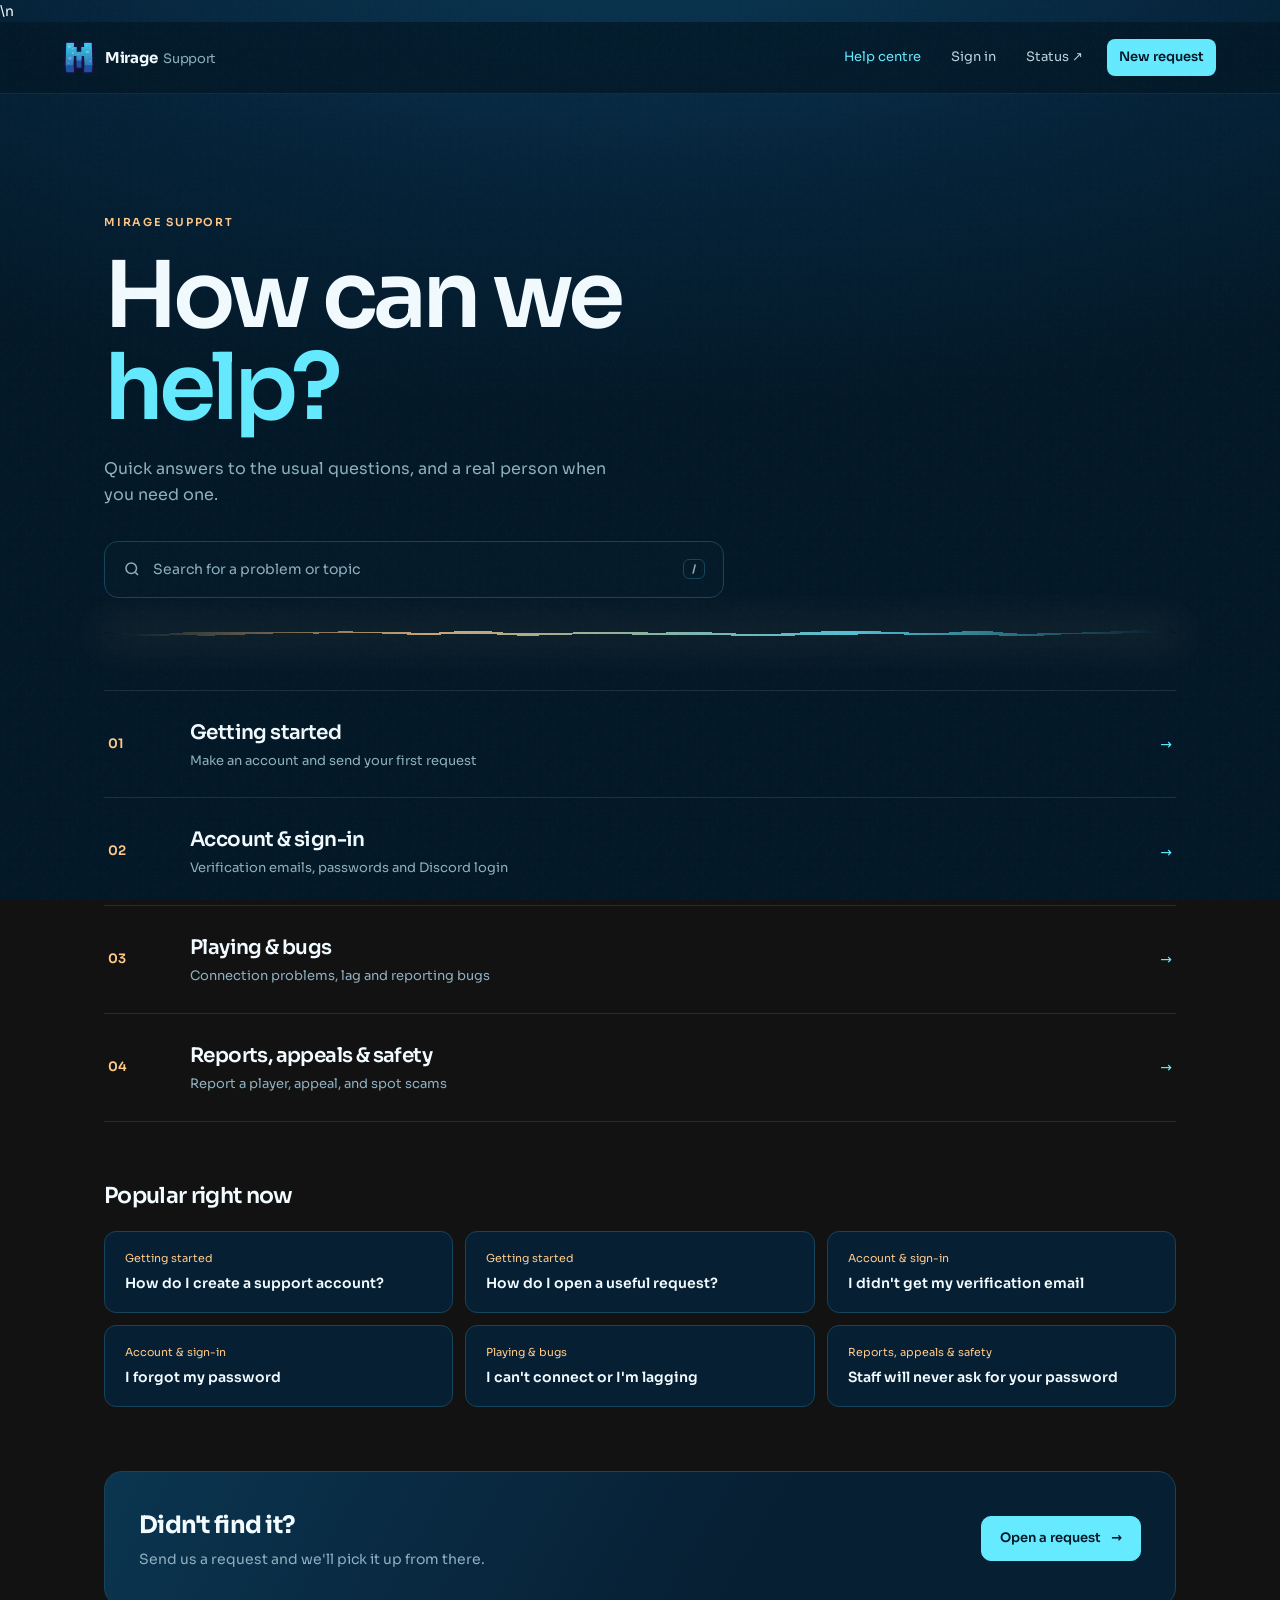
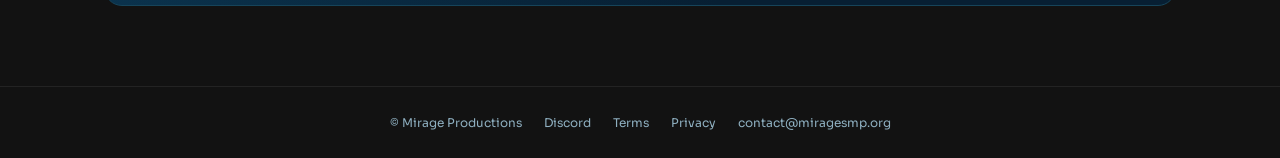
==== commit 2e53eabf: "Add files via upload" ====
--- a/index.html
+++ b/index.html
@@ -1,58 +1,22 @@
 <!doctype html>
-<html lang="en">
-<head>
-  <meta charset="utf-8">
-  <meta name="viewport" content="width=device-width, initial-scale=1">
-  <meta name="theme-color" content="#031827">
-  <meta name="description" content="Official Mirage Support portal. Sign in to contact the team and track support tickets.">
-  <title>Mirage Support</title>
-  <link rel="preconnect" href="https://fonts.googleapis.com">
-  <link rel="preconnect" href="https://fonts.gstatic.com" crossorigin>
-  <link href="https://fonts.googleapis.com/css2?family=DM+Sans:wght@400;500;600;700&family=Space+Grotesk:wght@400;500;600;700&display=swap" rel="stylesheet">
-  <link rel="icon" type="image/png" href="assets/favicon.png"><link rel="stylesheet" href="styles.css">
-</head>
-<body class="landing-page">
-  <header class="topbar">
-    <a class="brand" href="https://miragesmp.org/" aria-label="Mirage Support home"><img class="brand-logo" src="/assets/mirage-logo.png" alt="" width="36" height="36"><span class="brand-name">Mirage <span>SUPPORT</span></span></a>
-    <nav class="site-nav" aria-label="Main navigation">
-      <a class="text-link" href="https://miragesmp.org/">Home</a>
-      <a class="text-link" href="guide.html">Guides</a><a class="text-link" href="faq.html">FAQs</a>
-      <a class="text-link" href="https://discord.gg/miragesmp">Discord ↗</a>
-    </nav>
-  </header>
-  <main class="auth-layout">
-    <section class="intro">
-      <p class="eyebrow"><span class="eyebrow-dot"></span> MIRAGE SUPPORT / PLAYER SUPPORT</p>
-      <h1><span class="hero-white">Mirage</span><br><span class="accent">Support</span></h1>
-      <p class="muted lead">Welcome to Mirage Support. Get help with the server or your account, track your requests, and follow every reply in one place.</p>
-      <div class="support-note"><span class="support-note-mark">↗</span><div><strong>One place for support.</strong><p>Open a ticket, add screenshots, and check back whenever you need.</p></div></div>
-      <div class="trust-row"><span>Private conversations</span><span>Real staff support</span><span>Ticket history</span></div>
-    </section>
-    <section id="portal" class="panel auth-panel" aria-label="Sign in or create an account">
-      <div class="panel-kicker">PLAYER PORTAL</div>
-      <div class="tabs"><button class="tab active" type="button" data-tab="login">Sign in</button><button class="tab" type="button" data-tab="signup">Create account</button></div>
-      <div id="notice" class="notice" role="status" aria-live="polite" hidden></div>
-      <div id="setup-warning" class="notice error" hidden>Finish setup first: add your Supabase URL and public key to <code>config.js</code>.</div>
-      <form id="login-form" class="form-stack">
-        <label>Email address<input name="email" type="email" autocomplete="email" required placeholder="you@example.com"></label>
-        <label>Password<input name="password" type="password" autocomplete="current-password" required minlength="6" placeholder="Your password"></label>
-        <button class="button primary" type="submit">Sign in <span>↗</span></button>
-        <button id="reset-password" class="button link-button" type="button">Forgot password?</button>
-      </form>
-      <form id="signup-form" class="form-stack" hidden>
-        <label>Username<input name="username" type="text" autocomplete="username" required minlength="3" maxlength="24" pattern="[A-Za-z0-9_]+" title="Use 3–24 letters, numbers or underscores." placeholder="Your player name"></label>
-        <p class="hint">Use 3–24 letters, numbers or underscores.</p>
-        <label>Email address<input name="email" type="email" autocomplete="email" required placeholder="you@example.com"></label>
-        <label>Password<input name="password" type="password" autocomplete="new-password" required minlength="8" placeholder="At least 8 characters"></label>
-        <p class="hint">Use at least 8 characters. You may need to verify your email before signing in.</p>
-        <button class="button primary" type="submit">Create account <span>↗</span></button>
-      </form>
-      <div class="or-divider"><span>OR CONTINUE WITH</span></div>
-      <button id="discord-login" class="button discord" type="button"><img src="assets/discord.webp" alt="" class="discord-logo"> Continue with Discord <span class="button-arrow">↗</span></button>
-      <p class="fine-print">By continuing, you agree to use the support system respectfully. Never share your password with staff.</p>
-    </section>
-  </main>
-  <footer class="footer"><span>© MIRAGE SUPPORT</span><span>SUPPORT CENTRE</span><a href="terms.html">TERMS</a><a href="privacy-policy.html">PRIVACY</a></footer>
-  <script type="module" src="auth.js"></script>
-</body>
-</html>+<html lang="en"><head><meta charset="utf-8"><meta name="viewport" content="width=device-width,initial-scale=1"><meta name="theme-color" content="#031827">\n<link rel="canonical" href="https://support.miragesmp.org/">
+<title>Mirage Support – Help Centre</title><meta name="description" content="Answers, guides and a direct line to the Mirage team.">
+<meta property="og:title" content="Mirage Support"><meta property="og:description" content="Answers, guides and a direct line to the Mirage team."><meta property="og:image" content="https://support.miragesmp.org/assets/mirage-logo.png">
+<link rel="preconnect" href="https://fonts.googleapis.com"><link rel="preconnect" href="https://fonts.gstatic.com" crossorigin><link href="https://fonts.googleapis.com/css2?family=Sora:wght@300;400;500;600;700&display=swap" rel="stylesheet">
+<link rel="icon" href="/assets/favicon.png"><link rel="stylesheet" href="/styles.css"></head>
+<body>
+<header class="topbar"></header>
+<main>
+<section class="hero"><p class="eyebrow">Mirage Support</p><h1>How can we<br><span class="accent">help?</span></h1><p class="lead">Quick answers to the usual questions, and a real person when you need one.</p>
+<button class="search" data-search type="button"><svg width="18" height="18" viewBox="0 0 24 24" fill="none" stroke="currentColor" stroke-width="2"><circle cx="11" cy="11" r="7"/><path d="m20 20-3.5-3.5"/></svg>Search for a problem or topic<kbd>/</kbd></button>
+<div class="horizon"></div></section>
+<div class="wrap"><div class="cats" id="cats"></div>
+<div class="sec-title reveal"><h2>Popular right now</h2></div><div class="pop" id="pop"></div>
+<section class="cta reveal"><div><h2>Didn't find it?</h2><p class="muted" style="margin:0">Send us a request and we'll pick it up from there.</p></div><a class="button primary" href="/dashboard/">Open a request <span>→</span></a></section></div>
+</main>
+<script type="module">
+import { CATS, ARTICLES } from "/articles.js";
+cats.innerHTML = CATS.map((c, i) => `<a class="cat reveal" href="/article.html?c=${c.id}"><b>0${i + 1}</b><div><h3>${c.title}</h3><p>${c.desc}</p></div><i>→</i></a>`).join("");
+pop.innerHTML = ARTICLES.filter(a => a.popular).map(a => `<a class="reveal" href="/article.html?a=${a.id}"><span>${CATS.find(c => c.id === a.cat).title}</span><strong>${a.title}</strong></a>`).join("");
+await import("/site.js");
+</script></body></html>
--- a/styles.css
+++ b/styles.css
@@ -1,143 +1,49 @@
-:root{color-scheme:dark;--bg:#031827;--panel:#071F33;--panel2:#0a2940;--line:#16445a;--text:#f2fbff;--muted:#9bb5c4;--accent:#65EAFF;--accent2:#5CECFF;--good:#9af4d1;--danger:#ffaaa9}
-*{box-sizing:border-box}
-html{scroll-behavior:smooth;scroll-padding-top:24px}
-body{margin:0;background:var(--bg);color:var(--text);font-family:'DM Sans',sans-serif;min-height:100vh}
-body:before{content:"";position:fixed;inset:0;pointer-events:none;opacity:.13;background-image:linear-gradient(#ffffff08 1px,transparent 1px),linear-gradient(90deg,#ffffff08 1px,transparent 1px);background-size:72px 72px;mask-image:linear-gradient(to bottom,#000,transparent 75%);z-index:-1}
-a{color:inherit;text-decoration:none}button,input,textarea,select{font:inherit}button,a,input,textarea,select{-webkit-tap-highlight-color:transparent}::selection{background:#65EAFF;color:#031827}
-.topbar{min-height:78px;padding:0 clamp(20px,5vw,76px);display:flex;align-items:center;justify-content:space-between;border-bottom:1px solid #ffffff17;gap:20px}
-.brand{display:flex;gap:12px;align-items:center;font-family:'Space Grotesk',sans-serif;font-weight:700;letter-spacing:.02em}.brand-mark{width:34px;height:34px;display:grid;place-items:center;border:1px solid #65EAFF;border-radius:50%;color:#031827;background:#65EAFF;font-family:'Space Grotesk',sans-serif;font-size:17px}.brand-name{font-size:12px;letter-spacing:.13em;line-height:1.45}.brand-name span{display:block;color:#9bb5c4;font-size:9px;letter-spacing:.24em}
-.site-nav{display:flex;align-items:center;gap:25px}.text-link{font-size:12px;color:#c4d8e3;transition:color .2s}.text-link:hover{color:#65EAFF}.nav-current{font-size:9px;letter-spacing:.18em;color:#99999e;border-left:1px solid #3a3a3d;padding-left:22px}
-.muted{color:var(--muted)}.auth-layout{max-width:1120px;margin:0 auto;padding:68px 24px 60px;display:grid;grid-template-columns:1fr minmax(320px,430px);gap:clamp(36px,8vw,110px);align-items:center;min-height:calc(100vh - 155px)}
-.eyebrow{font-size:10px;letter-spacing:.19em;color:#65EAFF;font-weight:700;line-height:1.5}.eyebrow-dot{display:inline-block;width:6px;height:6px;border-radius:50%;background:#65EAFF;margin:0 8px 1px 0;box-shadow:0 0 12px #65EAFF55}
-.intro h1{font-family:'Space Grotesk',sans-serif;font-size:clamp(52px,7vw,88px);font-weight:500;line-height:.99;letter-spacing:-.075em;margin:24px 0}.accent{color:#65EAFF}.lead{font-size:16px;line-height:1.85;max-width:445px}
-.support-note{display:flex;align-items:flex-start;gap:14px;border-top:1px solid #ffffff1c;border-bottom:1px solid #ffffff1c;padding:18px 0;margin-top:32px;max-width:445px}.support-note-mark{width:30px;height:30px;border:1px solid #1a5068;border-radius:50%;display:grid;place-items:center;color:#65EAFF;flex:none}.support-note strong{font-size:12px;font-weight:600}.support-note p{font-size:12px;line-height:1.65;color:#9bb5c4;margin:5px 0 0}.trust-row{display:flex;gap:18px;flex-wrap:wrap;color:#a8a8ac;font-size:10px;margin-top:25px}.trust-row span{display:inline-flex;align-items:center;gap:7px}.trust-row span:before{content:"";width:4px;height:4px;border-radius:50%;background:#65EAFF}
-.panel{border:1px solid #16445a;background:linear-gradient(145deg,#0b2a40,#061a2a);border-radius:5px;padding:28px;box-shadow:0 24px 80px #0008}.auth-panel{position:relative;overflow:hidden}.auth-panel:before{content:"";position:absolute;inset:0 0 auto;height:2px;background:linear-gradient(90deg,#65EAFF,#0a7899,transparent)}
-.panel-kicker{display:flex;justify-content:space-between;font-size:9px;letter-spacing:.17em;color:#aaaab0;margin-bottom:19px}.panel-kicker span{color:#707075}
-.tabs{display:grid;grid-template-columns:1fr 1fr;padding:3px;background:#03121e;border:1px solid #16445a;margin-bottom:24px}.tab{border:0;background:transparent;color:#9bb5c4;padding:11px;border-radius:2px;cursor:pointer;font-size:12px}.tab.active{background:#65EAFF;color:#031827;font-weight:700}
-.form-stack{display:grid;gap:16px}.form-stack label,.field-label{display:grid;gap:8px;color:#d9d9d6;font-size:12px}.form-stack input,.field,.form-stack textarea,.form-stack select{width:100%;border:1px solid #16445a;border-radius:2px;background:#041a29;color:var(--text);padding:13px 14px;outline:none;font-size:13px;transition:border-color .2s}.form-stack input:focus,.field:focus,textarea:focus,select:focus{border-color:#65EAFF}.form-stack input::placeholder,.field::placeholder,.stack textarea::placeholder{color:#66666c}
-.button{min-height:44px;display:flex;align-items:center;justify-content:center;gap:10px;border:1px solid transparent;border-radius:2px;padding:13px 16px;font-weight:700;font-size:12px;cursor:pointer;transition:transform .18s ease,box-shadow .18s ease,filter .18s ease,opacity .18s ease}.button:hover{filter:brightness(1.08);box-shadow:0 8px 24px #0003}.button:active{transform:scale(.99)}.button:disabled{opacity:.55;cursor:wait;transform:none;box-shadow:none}.primary{background:#5CECFF;color:#031827}.primary span{margin-left:auto}.discord{background:#0a2b42;color:#eafaff;border-color:#1a5068;width:100%}.discord-icon{font-size:20px}.button-arrow{margin-left:auto;color:#a4a4a8}.link-button{background:transparent;color:#c6c6c1;padding:4px;border:0;min-height:28px;font-weight:500}
-.or-divider{display:flex;align-items:center;gap:12px;color:#7f9eaf;font-size:9px;letter-spacing:.15em;margin:22px 0}.or-divider:before,.or-divider:after{content:"";height:1px;flex:1;background:#333337}.fine-print,.hint{font-size:10px;line-height:1.7;color:#77777d}.notice{padding:12px 14px;border-radius:2px;background:#0a3b3a;color:var(--good);font-size:12px;margin-bottom:16px;line-height:1.5;overflow-wrap:anywhere}.notice.error{background:#3b2027;color:var(--danger)}
-.footer{display:flex;justify-content:center;align-items:center;gap:22px;flex-wrap:wrap;border-top:1px solid #ffffff17;padding:22px;color:#77777d;font-size:9px;letter-spacing:.12em}.footer a{color:#c6c6c1}
-.page-wrap{max-width:1120px;margin:0 auto;padding:40px 22px 70px}.page-heading{display:flex;align-items:flex-start;justify-content:space-between;gap:18px;margin-bottom:28px}.page-heading h1{font:500 clamp(28px,4vw,42px) 'Space Grotesk',sans-serif;letter-spacing:-.04em;margin:6px 0}.page-heading p{color:var(--muted);margin:0}.layout-grid{display:grid;grid-template-columns:minmax(280px,.8fr) minmax(0,1.2fr);gap:20px}.card{border:1px solid #16445a;background:#071F33;border-radius:3px;padding:22px;min-width:0;box-shadow:0 18px 60px #0002}.card h2{font:600 16px 'Space Grotesk',sans-serif;letter-spacing:-.02em;margin:0 0 18px}.stack{display:grid;gap:14px}.stack label{display:grid;gap:7px;font-size:12px;color:#c9c9c5}.stack textarea{min-height:100px;resize:vertical}.ticket-list{display:grid;gap:9px}.ticket-item{width:100%;text-align:left;border:1px solid #303034;background:#0a2940;border-radius:2px;padding:14px;color:var(--text);cursor:pointer;transition:border-color .18s,background .18s,transform .18s}.ticket-item:hover{border-color:#65EAFF;transform:translateY(-1px)}.ticket-item.selected{border-color:#65EAFF;background:#0e354e}.ticket-item strong{display:block;margin-bottom:7px;overflow-wrap:anywhere}.ticket-meta{display:flex;gap:8px;flex-wrap:wrap;font-size:10px;color:var(--muted)}.status{display:inline-block;border-radius:2px;padding:4px 8px;background:#10374d;color:#d9f8ff;font-size:9px;text-transform:uppercase;letter-spacing:.06em;white-space:nowrap}.status.open{background:#10433f;color:#9af4d1}.status.in_progress{background:#173d57;color:#a8e8ff}.status.closed{background:#172d3d;color:#9bb5c4}.thread{display:grid;gap:12px;max-height:390px;overflow:auto;margin:14px 0;scrollbar-width:thin;scrollbar-color:#555 transparent}.message{padding:13px;border-radius:2px;background:#0a2940;border:1px solid #ffffff0c;overflow-wrap:anywhere}.message.staff{background:#0e354e;border-color:#1a5068}.message-head{display:flex;justify-content:space-between;gap:10px;color:#a5a5ab;font-size:10px;margin-bottom:8px}.message-body{white-space:pre-wrap;line-height:1.6;font-size:12px;overflow-wrap:anywhere}.empty{color:#89898f;text-align:center;padding:28px 10px;font-size:12px;line-height:1.7}.row{display:flex;gap:10px;align-items:center;flex-wrap:wrap}.row .button{flex:0 0 auto}.small{font-size:11px;color:var(--muted);line-height:1.6}.danger-link{border:0;background:none;color:#ffaaaa;cursor:pointer}.file-input{display:block;width:100%;max-width:100%;font-size:11px;color:var(--muted);padding:12px;border:1px dashed #1a5068;border-radius:2px;background:#041a29}.file-input::file-selector-button{border:0;border-radius:2px;background:#10374d;color:#eafaff;padding:8px 10px;margin-right:10px;cursor:pointer}.hidden{display:none!important}code{font-size:12px;overflow-wrap:anywhere}
-button:focus-visible,a:focus-visible,input:focus-visible,textarea:focus-visible,select:focus-visible{outline:2px solid #65EAFF;outline-offset:3px}
-@media(max-width:780px){.auth-layout{grid-template-columns:1fr;gap:30px;padding-top:44px;min-height:auto;padding-bottom:36px}.intro h1{font-size:clamp(48px,12vw,66px)}.lead{font-size:14px}.trust-row{margin-top:20px}.panel{padding:22px}.layout-grid{grid-template-columns:1fr}.page-wrap{padding:28px 14px 40px}.page-heading{align-items:flex-start;flex-direction:column}.topbar{min-height:68px;padding-inline:16px}.brand{gap:8px}.site-nav{gap:12px}.nav-current{display:none}.card{padding:17px}.thread{max-height:none}.footer{gap:12px}.support-note{margin-top:25px}}
-@media(max-width:420px){.site-nav .text-link:first-child{display:none}.brand-name{font-size:10px}.auth-layout{padding-inline:16px}.panel{padding:18px}}
-@media(prefers-reduced-motion:reduce){*,*::before,*::after{scroll-behavior:auto!important;transition:none!important;animation:none!important}}
-
-/* Mirage Productions homepage-inspired layout */
-body.landing-page{background:radial-gradient(ellipse at 50% 100%,#123d5b 0%,#0b2b45 42%,#031827 100%);background-attachment:fixed}
-body.landing-page:before{opacity:.035;background-size:64px 64px}
-.topbar{min-height:56px;padding:0 clamp(18px,4.8vw,100px);background:#031827;border-bottom:1px solid #ffffff12}
-.brand{gap:10px;letter-spacing:0}
-.brand-mark{width:28px;height:32px;border:0;border-radius:0;background:linear-gradient(135deg,#65EAFF,#1671d1);color:#031827;font-size:18px;font-weight:700;clip-path:polygon(0 0,36% 0,50% 28%,64% 0,100% 0,100% 100%,65% 100%,65% 42%,50% 63%,35% 42%,35% 100%,0 100%)}
-.brand-name{font-family:'DM Sans',sans-serif;font-size:13px;letter-spacing:-.02em;line-height:1.1;color:#eafaff}
-.brand-name span{font-size:8px;letter-spacing:.19em;color:#65EAFF;margin-top:3px}
-.site-nav{gap:24px}.text-link{font-size:11px;color:#9bb5c4}.text-link:hover{color:#65EAFF}
-.auth-layout{max-width:1000px;min-height:calc(100vh - 112px);padding:64px 24px 72px;gap:clamp(44px,7vw,100px);grid-template-columns:minmax(0,1fr) minmax(340px,420px)}
-.intro h1{font-size:clamp(54px,6.5vw,80px);font-weight:700;letter-spacing:-.075em;line-height:.92;margin:22px 0}
-.hero-white{color:#f2fbff}.lead{max-width:470px;font-size:14px;line-height:1.75}
-.support-note{border-color:#16445a}.trust-row{color:#9bb5c4}
-.panel{background:linear-gradient(150deg,#0b2a40ee,#061a2af5);border-color:#16445a;border-radius:5px;box-shadow:0 24px 70px #0002}
-.panel-kicker{color:#8fa9b8}.tabs{margin-bottom:24px}
-.form-stack[hidden],[hidden]{display:none!important}
-.form-stack{gap:15px}.form-stack input{min-height:45px}
-.or-divider:before,.or-divider:after{background:#16445a}
-.footer{border-color:#ffffff12;color:#7895a6}.footer a{color:#a8c1cf}
-@media(max-width:780px){.auth-layout{grid-template-columns:1fr;gap:28px;padding-top:38px;max-width:520px}.intro h1{font-size:clamp(48px,11vw,64px)}.intro .support-note,.intro .trust-row{display:none}.panel{padding:22px}.topbar{padding-inline:18px}.site-nav{gap:14px}}
-@media(max-width:420px){.site-nav{gap:12px}.site-nav .text-link:first-child{display:inline}.brand-name{font-size:12px}.auth-layout{padding-inline:16px}.panel{padding:18px}}
-
-
-/* Rounded, pill-shaped Mirage Productions controls and matching Discord button */
-:root{--discord:#5865F2}
-body.landing-page{background:linear-gradient(180deg,#061c2d 0%,#0a2c47 52%,#123d5b 100%);background-attachment:fixed}
-body.landing-page:before{opacity:.025}
-.topbar{min-height:56px}
-.brand-mark{border-radius:7px;clip-path:none;box-shadow:0 0 18px #168edb20}
-.site-nav .text-link{border-radius:999px;padding:9px 13px;transition:background .18s,color .18s}
-.site-nav .text-link:hover{background:#0b354e;color:#65EAFF}
-.auth-layout{max-width:1060px;grid-template-columns:minmax(0,1fr) minmax(350px,420px);gap:clamp(44px,7vw,90px);padding-top:58px}
-.intro h1{font-size:clamp(58px,6.8vw,84px);letter-spacing:-.07em}
-.auth-panel{border-radius:16px;padding:28px;background:linear-gradient(150deg,#0b2c43f5,#061b2bf5);box-shadow:0 24px 70px #00101d35}
-.panel-kicker{font-size:10px;letter-spacing:.14em;margin-bottom:18px}
-.tabs{border-radius:12px;padding:4px;background:#031827;border-color:#16445a}
-.tab{border-radius:9px;padding:12px}
-.form-stack input,.field,.form-stack textarea,.form-stack select{border-radius:9px;background:#041b2a;border-color:#1a4b62;padding:13px 14px}
-.form-stack input:focus,.field:focus,textarea:focus,select:focus{box-shadow:0 0 0 3px #65EAFF20}
-.button{border-radius:999px;min-height:46px;padding:13px 19px;transition:transform .18s ease,filter .18s ease,box-shadow .18s ease}
-.button:hover{transform:translateY(-1px);box-shadow:0 7px 22px #0003}
-.button:active{transform:translateY(0) scale(.985)}
-.primary{background:linear-gradient(135deg,#65EAFF,#5CECFF);box-shadow:0 5px 18px #5cecff18}
-.link-button{border-radius:999px}
-.discord{background:#5865F2;color:#fff;border-color:#7280ff;justify-content:flex-start;gap:12px}
-.discord:hover{background:#4752c4;filter:none}
-.discord-logo{width:23px;height:23px;object-fit:contain;border-radius:6px;flex:none}
-.discord .button-arrow{color:#fff;opacity:.85}
-.or-divider:before,.or-divider:after{background:#16445a}
-.support-note{border-radius:12px;padding:18px;margin-top:30px;background:#071f33a8}
-.support-note-mark{border-radius:10px;background:#0a2940}
-.card{border-radius:15px}
-.ticket-item{border-radius:12px}
-.message{border-radius:12px}
-.status{border-radius:999px}
-.file-input{border-radius:12px}
-.footer{border-color:#ffffff12}
-.page-heading h1{letter-spacing:-.055em}
-@media(max-width:780px){.auth-layout{grid-template-columns:1fr;gap:26px;padding-top:34px}.intro h1{font-size:clamp(48px,11vw,65px)}.auth-panel{padding:22px}.intro .support-note,.intro .trust-row{display:none}}
-@media(max-width:420px){.auth-layout{padding-inline:16px}.auth-panel{padding:18px}.site-nav .text-link{padding:8px 9px;font-size:10px}}
-
-/* Knowledge base, FAQ and policy pages */
-.topic-grid{display:grid;grid-template-columns:repeat(4,minmax(0,1fr));gap:14px;margin:24px 0}
-.topic-card{display:block;border:1px solid #16445a;background:linear-gradient(145deg,#0b2a40,#061a2a);padding:22px;border-radius:10px;transition:transform .18s,border-color .18s}
-.topic-card:hover{transform:translateY(-3px);border-color:#65EAFF}
-.topic-icon{display:inline-grid;place-items:center;width:34px;height:34px;border:1px solid #1a5068;border-radius:10px;color:#65EAFF;font-size:11px;margin-bottom:18px}
-.topic-card h2,.guide-section h2,.guide-cta h2{font:600 19px 'Space Grotesk',sans-serif;margin:0 0 9px}
-.topic-card p,.guide-section p,.guide-section li,.guide-cta p{font-size:13px;color:var(--muted);line-height:1.8}
-.topic-link{font-size:11px;color:#65EAFF}
-.guide-section{margin-top:16px;scroll-margin-top:20px}.guide-section ol,.guide-section ul{padding-left:22px}
-.guide-cta{display:flex;align-items:center;justify-content:space-between;gap:20px;margin-top:16px}
-.faq-list{display:grid;gap:12px;max-width:900px}
-.faq-item{border:1px solid #16445a;background:#071F33;border-radius:8px;padding:18px 20px}
-.faq-item summary{cursor:pointer;font:600 15px 'Space Grotesk',sans-serif;list-style:none}
-.faq-item summary::-webkit-details-marker{display:none}.faq-item summary:after{content:"+";float:right;color:#65EAFF;font-size:20px}
-.faq-item[open] summary:after{content:"−"}.faq-item p,.legal-copy p{font-size:13px;line-height:1.85;color:var(--muted)}
-.faq-item p{margin-bottom:0}.legal-page{max-width:900px}.legal-copy h2{font:600 17px 'Space Grotesk',sans-serif;margin:26px 0 8px}.legal-copy h2:first-of-type{margin-top:20px}
-@media(max-width:850px){.topic-grid{grid-template-columns:repeat(2,minmax(0,1fr))}.guide-cta{align-items:flex-start;flex-direction:column}}
-@media(max-width:480px){.topic-grid{grid-template-columns:1fr}.topic-card{padding:18px}.guide-cta .button{width:100%}}
-
-
-/* Professional portal polish */
-.brand-logo{display:block;width:36px;height:36px;object-fit:contain;flex:none}
-.brand{min-width:max-content}
-.site-nav .text-link{font-weight:600}
-.page-wrap{padding-top:48px}
-.card{border-radius:12px;border-color:#16445a;background:linear-gradient(155deg,#09263a,#061b2b);box-shadow:0 16px 42px #0002}
-.card h2{font-size:17px}
-.field,.stack textarea,.file-input{border-radius:8px;border-color:#1a4a61;background:#041a29}
-.field:focus,.stack textarea:focus{box-shadow:0 0 0 3px #65eaff18}
-.button{border-radius:8px}
-.ticket-item{border-radius:9px;padding:16px;background:#082338;border-color:#16445a}
-.ticket-item strong{font-size:13px;line-height:1.5}
-.ticket-item.selected{box-shadow:inset 3px 0 #65eaff}
-.status{border-radius:999px;padding:5px 10px;font-weight:700}
-.message{border-radius:10px;padding:16px}
-.message.staff{border-left:3px solid #65eaff}
-.thread{padding:3px}
-.ticket-toolbar{display:flex;align-items:center;justify-content:space-between;gap:12px;flex-wrap:wrap;margin-bottom:14px}
-.ticket-subtitle{font-size:12px;color:var(--muted);line-height:1.7;margin:-8px 0 18px}
-.ticket-count{font-size:11px;color:#b6d2df;border:1px solid #16445a;background:#082338;padding:6px 10px;border-radius:999px}
-.ticket-layout{align-items:start}
-.faq-hero{padding:38px;border:1px solid #16445a;border-radius:16px;background:radial-gradient(ellipse at top right,#10405b88,transparent 58%),linear-gradient(145deg,#09283d,#061a2a);margin-bottom:28px}
-.faq-hero h1{max-width:720px}
-.faq-search{width:100%;padding:15px 17px;border:1px solid #1a5068;background:#041a29;color:var(--text);border-radius:10px;outline:none}
-.faq-search:focus{border-color:var(--accent);box-shadow:0 0 0 3px #65eaff18}
-.faq-groups{display:grid;gap:28px}
-.faq-group h2{font:600 18px 'Space Grotesk',sans-serif;margin:0 0 12px}
-.faq-list{display:grid;gap:10px}
-.faq-item{border:1px solid #16445a;background:linear-gradient(135deg,#09263a,#061b2b);border-radius:10px;padding:0 18px}
-.faq-item summary{list-style:none;cursor:pointer;padding:17px 28px 17px 0;font-size:13px;font-weight:700;line-height:1.6;position:relative}
-.faq-item summary::-webkit-details-marker{display:none}
-.faq-item summary:after{content:'+';position:absolute;right:0;top:14px;color:var(--accent);font-size:20px;font-weight:400}
-.faq-item[open] summary:after{content:'−'}
-.faq-item p{font-size:12px;color:#b0c6d2;line-height:1.85;margin:0;padding:0 0 18px;max-width:850px}
-.faq-empty{display:none;padding:20px;color:var(--muted);border:1px dashed #16445a;border-radius:10px}
-@media(max-width:780px){.brand-logo{width:32px;height:32px}.faq-hero{padding:24px 19px}.page-wrap{padding-top:28px}}
+:root{color-scheme:dark;--bg:#031827;--panel:#071f33;--panel2:#0a2940;--line:#16445a;--text:#f2fbff;--muted:#8fb0c1;--accent:#65eaff;--sand:#ffc98a;--good:#9af4d1;--danger:#ffaaa9;--ease:cubic-bezier(.2,.7,.2,1)}
+*{box-sizing:border-box}[hidden]{display:none!important}html{scroll-behavior:smooth}
+@view-transition{navigation:auto}
+body{margin:0;background:radial-gradient(120% 70% at 50% -10%,#0b3a57 0%,#052238 45%,#031827 80%) fixed;color:var(--text);font-family:'Sora',system-ui,sans-serif;font-size:14px;line-height:1.6;min-height:100vh;-webkit-font-smoothing:antialiased}
+body:after{content:"";position:fixed;inset:0;pointer-events:none;opacity:.05;z-index:100;background-image:url("data:image/svg+xml,%3Csvg xmlns='http://www.w3.org/2000/svg' width='160' height='160'%3E%3Cfilter id='n'%3E%3CfeTurbulence baseFrequency='.9' numOctaves='2'/%3E%3C/filter%3E%3Crect width='160' height='160' filter='url(%23n)'/%3E%3C/svg%3E")}
+a{color:inherit;text-decoration:none}button,input,textarea,select{font:inherit}::selection{background:var(--accent);color:var(--bg)}
+:focus-visible{outline:2px solid var(--accent);outline-offset:3px}
+.topbar{position:sticky;top:0;z-index:50;height:72px;padding:0 clamp(18px,5vw,72px);display:flex;align-items:center;justify-content:space-between;gap:20px;background:#031827cc;backdrop-filter:blur(14px);border-bottom:1px solid #ffffff12}
+.brand{display:flex;align-items:center;gap:11px;font-weight:700;font-size:15px;letter-spacing:-.02em}.brand img{border-radius:6px}.brand-name{display:flex;gap:6px;align-items:baseline}.brand-name span{font-weight:400;color:var(--muted);font-size:13px}
+.site-nav{display:flex;align-items:center;gap:6px}.text-link,.site-nav a{font-size:13px;color:#bcd3df;padding:8px 12px;border-radius:8px;transition:color .2s,background .2s}.text-link:hover,.site-nav a:hover{color:#fff;background:#ffffff0d}.site-nav a[aria-current]{color:var(--accent)}
+.nav-cta{background:var(--accent)!important;color:var(--bg)!important;font-weight:600;margin-left:6px}.nav-cta:hover{filter:brightness(1.1)}
+.eyebrow{font-size:11px;letter-spacing:.16em;text-transform:uppercase;color:var(--sand);font-weight:600;margin:0}
+.accent{color:var(--accent)}.muted{color:var(--muted)}.lead{color:var(--muted);font-size:16px;max-width:520px}.small{font-size:12px;color:var(--muted)}.hidden{display:none!important}
+.hero{max-width:1120px;margin:0 auto;padding:clamp(56px,10vw,120px) 24px 56px;position:relative}
+.hero h1{font-size:clamp(44px,8vw,92px);font-weight:600;line-height:1;letter-spacing:-.055em;margin:18px 0 22px}
+.search{display:flex;align-items:center;gap:12px;width:100%;max-width:620px;margin-top:34px;padding:16px 18px;border:1px solid var(--line);background:#041a29;border-radius:14px;color:var(--muted);cursor:text;text-align:left;transition:border-color .2s,box-shadow .3s}
+.search:hover{border-color:var(--accent);box-shadow:0 0 0 4px #65eaff14}.search kbd{margin-left:auto;font:600 11px 'Sora';border:1px solid var(--line);border-radius:6px;padding:2px 8px}
+.horizon{height:2px;margin:34px 0 0;background:linear-gradient(90deg,transparent,var(--sand) 30%,var(--accent) 70%,transparent);filter:url(#haze);opacity:.8;box-shadow:0 0 40px 6px #ffc98a30}
+.wrap{max-width:1120px;margin:0 auto;padding:0 24px 80px}
+.sec-title{display:flex;justify-content:space-between;align-items:baseline;margin:56px 0 8px}.sec-title h2{font-size:22px;letter-spacing:-.03em;margin:0;font-weight:600}
+.cats{border-top:1px solid #ffffff1a}.cat{display:grid;grid-template-columns:64px 1fr auto;gap:18px;align-items:center;padding:26px 4px;border-bottom:1px solid #ffffff1a;transition:padding .35s var(--ease),background .3s}
+.cat:hover{padding-left:18px;background:linear-gradient(90deg,#65eaff10,transparent)}.cat b{font-size:13px;color:var(--sand);font-weight:600}.cat h3{margin:0;font-size:20px;letter-spacing:-.03em;font-weight:600}.cat p{margin:2px 0 0;color:var(--muted);font-size:13px}.cat i{font-style:normal;color:var(--accent);transition:transform .35s var(--ease)}.cat:hover i{transform:translateX(6px)}
+.pop{display:grid;grid-template-columns:repeat(auto-fit,minmax(300px,1fr));gap:12px;margin-top:18px}.pop a{padding:18px 20px;border:1px solid var(--line);border-radius:12px;background:var(--panel);transition:border-color .2s,transform .3s var(--ease)}.pop a:hover{border-color:var(--accent);transform:translateY(-3px)}.pop span{display:block;font-size:11px;color:var(--sand);margin-bottom:4px}.pop strong{font-weight:600;font-size:14px}
+.cta{margin-top:64px;display:flex;justify-content:space-between;align-items:center;gap:20px;flex-wrap:wrap;padding:34px;border-radius:18px;border:1px solid var(--line);background:linear-gradient(120deg,#0b3550,#071f33 60%)}.cta h2{margin:0 0 4px;font-size:24px;letter-spacing:-.03em}
+.article{display:grid;grid-template-columns:240px minmax(0,720px);gap:56px;max-width:1120px;margin:0 auto;padding:48px 24px 80px}.article aside a{display:block;padding:7px 12px;border-left:2px solid #ffffff14;color:var(--muted);font-size:13px}.article aside a:hover,.article aside a[aria-current]{color:#fff;border-color:var(--accent)}
+.crumbs{font-size:12px;color:var(--muted);margin-bottom:14px}.crumbs a:hover{color:var(--accent)}.article h1{font-size:clamp(30px,4.5vw,44px);letter-spacing:-.05em;line-height:1.1;margin:0 0 24px;font-weight:600}.prose{font-size:15px;line-height:1.85;color:#d2e4ed}.prose h2{font-size:19px;margin:34px 0 8px;color:#fff;letter-spacing:-.02em}.prose li{margin:6px 0}.prose strong{color:#fff}
+.vote{margin-top:48px;padding:20px 0;border-top:1px solid #ffffff1a;display:flex;gap:12px;align-items:center;flex-wrap:wrap}
+.panel,.card{border:1px solid var(--line);background:var(--panel);border-radius:14px;padding:24px;min-width:0}.panel{padding:30px;box-shadow:0 30px 90px #0007}.auth-panel{position:relative;overflow:hidden}.auth-panel:before{content:"";position:absolute;inset:0 0 auto;height:2px;background:linear-gradient(90deg,var(--sand),var(--accent),transparent)}.card h2{font-size:17px;letter-spacing:-.02em;margin:0 0 16px}
+.button{min-height:44px;display:inline-flex;align-items:center;justify-content:center;gap:10px;border:1px solid var(--line);border-radius:10px;padding:11px 18px;font-weight:600;font-size:13px;cursor:pointer;background:#0a2b42;color:#eafaff;transition:transform .2s var(--ease),filter .2s,border-color .2s}.button:hover{filter:brightness(1.15);border-color:var(--accent)}.button:active{transform:scale(.98)}.button:disabled{opacity:.5;cursor:wait}
+.primary{background:var(--accent);color:var(--bg);border-color:var(--accent)}.primary span{margin-left:auto}.link-button{background:none;border:0;color:var(--muted);min-height:0}
+.form-stack,.stack{display:grid;gap:15px}.form-stack label,.stack label{display:grid;gap:7px;font-size:12px;color:#cfe3ed;font-weight:500}
+input,textarea,select,.field{width:100%;border:1px solid var(--line);border-radius:10px;background:#041a29;color:var(--text);padding:13px 14px;outline:none;font-size:13px;transition:border-color .2s,box-shadow .2s}input:focus,textarea:focus,select:focus{border-color:var(--accent);box-shadow:0 0 0 4px #65eaff14}textarea{min-height:110px;resize:vertical}
+.file-input{padding:11px;border-style:dashed}.file-input::file-selector-button{border:0;border-radius:6px;background:#10374d;color:#eafaff;padding:7px 12px;margin-right:10px;cursor:pointer}
+.auth-layout{max-width:1120px;margin:0 auto;padding:64px 24px;display:grid;grid-template-columns:1fr minmax(320px,440px);gap:clamp(36px,8vw,100px);align-items:center;min-height:calc(100vh - 150px)}.intro h1{font-size:clamp(46px,7vw,80px);font-weight:600;line-height:1;letter-spacing:-.06em;margin:20px 0}.hero-white{color:#fff}
+.support-note,.trust-row,.panel-kicker{display:none}
+.tabs{display:grid;grid-template-columns:1fr 1fr;padding:4px;background:#03121e;border:1px solid var(--line);border-radius:12px;margin-bottom:22px}.tab{border:0;background:none;color:var(--muted);padding:10px;border-radius:9px;cursor:pointer;font-weight:600;font-size:13px}.tab.active{background:var(--accent);color:var(--bg)}
+.or-divider{display:flex;align-items:center;gap:12px;color:var(--muted);font-size:10px;letter-spacing:.14em;margin:20px 0}.or-divider:before,.or-divider:after{content:"";height:1px;flex:1;background:#ffffff1c}.discord{width:100%;background:#5865f2;border-color:#5865f2;color:#fff}.discord-logo{height:20px;width:auto}.fine-print,.hint{font-size:11px;color:var(--muted);margin:0}
+.notice{padding:12px 14px;border-radius:10px;background:#0a3b3a;color:var(--good);font-size:12px;margin-bottom:16px;overflow-wrap:anywhere}.notice.error{background:#3b2027;color:var(--danger)}
+.page-wrap{max-width:1120px;margin:0 auto;padding:44px 24px 80px}.page-heading{display:flex;justify-content:space-between;gap:18px;margin-bottom:28px;align-items:flex-start}.page-heading h1{font-size:clamp(28px,4vw,42px);font-weight:600;letter-spacing:-.05em;margin:8px 0}.page-heading p{color:var(--muted);margin:0}.layout-grid{display:grid;grid-template-columns:minmax(280px,.8fr) minmax(0,1.2fr);gap:20px}
+.ticket-list{display:grid;gap:9px}.ticket-item{width:100%;text-align:left;border:1px solid var(--line);background:var(--panel2);border-radius:12px;padding:15px;color:var(--text);cursor:pointer;transition:border-color .2s,transform .3s var(--ease)}.ticket-item:hover,.ticket-item.selected{border-color:var(--accent)}.ticket-item:hover{transform:translateX(4px)}.ticket-item strong{display:block;margin-bottom:8px;overflow-wrap:anywhere}.ticket-meta{display:flex;gap:10px;flex-wrap:wrap;font-size:11px;color:var(--muted)}
+.status{display:inline-block;border-radius:99px;padding:3px 10px;background:#10374d;color:#d9f8ff;font-size:10px;font-weight:600;text-transform:uppercase;letter-spacing:.06em}.status.open{background:#10433f;color:var(--good)}.status.in_progress{background:#4a3a1e;color:var(--sand)}.status.closed{background:#172d3d;color:var(--muted)}
+.thread{display:grid;gap:12px;max-height:440px;overflow:auto;margin:14px 0;scrollbar-width:thin}.message{padding:14px 16px;border-radius:4px 14px 14px 14px;background:var(--panel2);border:1px solid #ffffff0d;overflow-wrap:anywhere}.message.staff{background:#0e3a54;border-color:#1f6a86;border-radius:14px 4px 14px 14px}.message-head{display:flex;justify-content:space-between;gap:10px;color:var(--muted);font-size:11px;margin-bottom:6px}.message-body{white-space:pre-wrap;font-size:13px}
+.empty{color:var(--muted);text-align:center;padding:30px 10px;font-size:13px}.row{display:flex;gap:10px;align-items:center;flex-wrap:wrap}
+.footer{display:flex;justify-content:center;gap:22px;flex-wrap:wrap;border-top:1px solid #ffffff12;padding:26px;color:var(--muted);font-size:12px}.footer a:hover{color:var(--accent)}
+.legal-copy h2{font-size:16px;margin:24px 0 6px}.legal-copy p{color:#c9dde8}
+.reveal{opacity:0;transform:translateY(14px);transition:opacity .7s var(--ease),transform .7s var(--ease);transition-delay:calc(var(--i,0)*70ms)}.reveal.in{opacity:1;transform:none}
+.pal{position:fixed;inset:0;z-index:200;background:#021019cc;display:grid;place-items:start center;padding-top:14vh}.pal>div{width:min(620px,92vw);background:var(--panel);border:1px solid var(--line);border-radius:16px;overflow:hidden;box-shadow:0 40px 120px #000a}.pal input{border:0;border-radius:0;padding:20px;font-size:16px;border-bottom:1px solid var(--line)}.pal a{display:block;padding:13px 20px;border-bottom:1px solid #ffffff0d}.pal a small{display:block;color:var(--muted)}.pal a.sel,.pal a:hover{background:#0e3a54}
+@media(max-width:800px){.auth-layout,.layout-grid,.article{grid-template-columns:1fr;gap:28px}.site-nav a:not(.nav-cta){display:none}.cat{grid-template-columns:40px 1fr auto}.article aside{display:none}}
+@media(prefers-reduced-motion:reduce){*{animation:none!important;transition:none!important}.reveal{opacity:1;transform:none}}
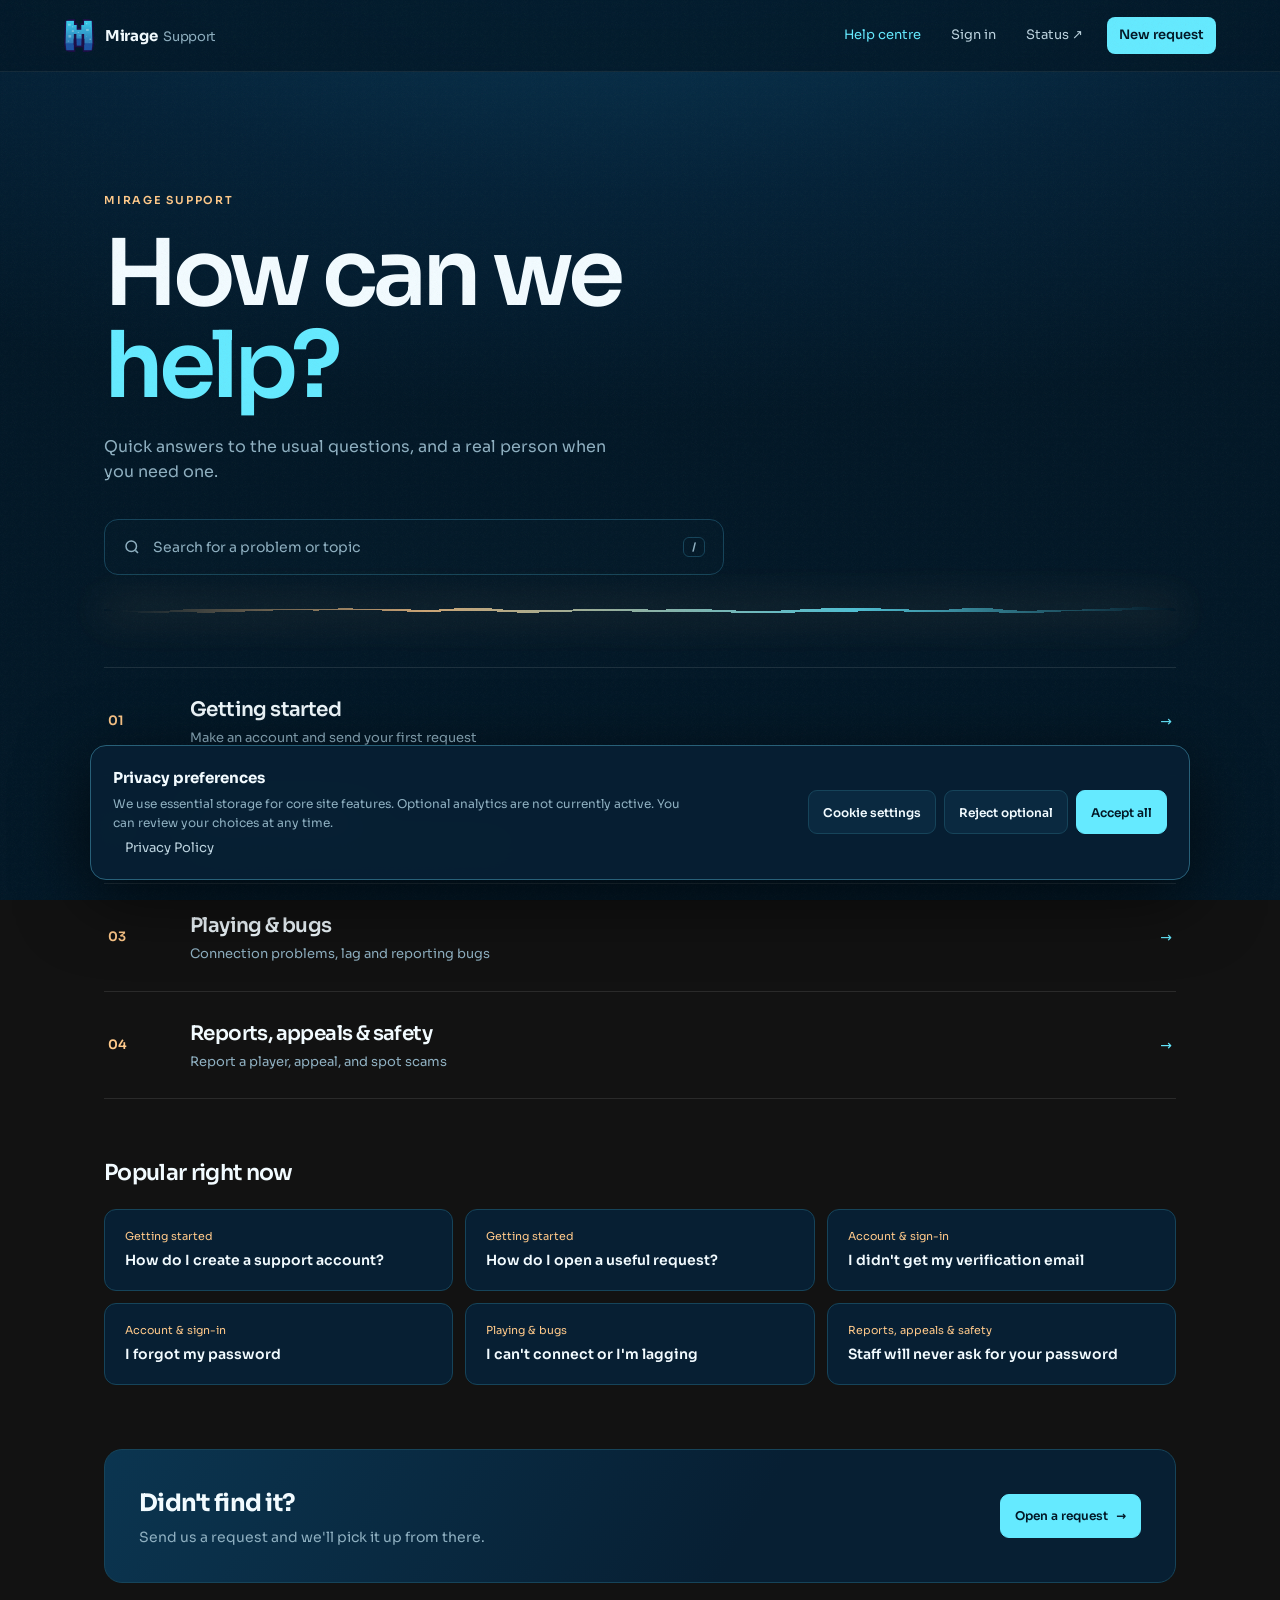
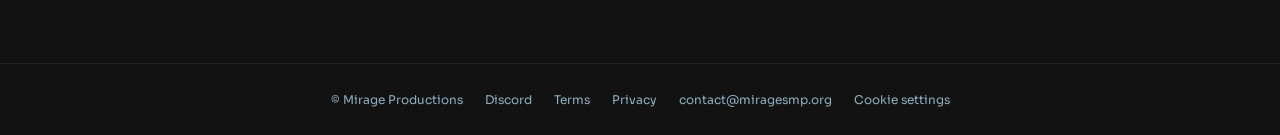
==== commit 4210184b: "Fix literal newline displayed at top of support homepage" ====
--- a/index.html
+++ b/index.html
@@ -1,5 +1,6 @@
 <!doctype html>
-<html lang="en"><head><meta charset="utf-8"><meta name="viewport" content="width=device-width,initial-scale=1"><meta name="theme-color" content="#031827">\n<link rel="canonical" href="https://support.miragesmp.org/">
+<html lang="en"><head><meta charset="utf-8"><meta name="viewport" content="width=device-width,initial-scale=1"><meta name="theme-color" content="#031827">
+<link rel="canonical" href="https://support.miragesmp.org/">
 <title>Mirage Support – Help Centre</title><meta name="description" content="Answers, guides and a direct line to the Mirage team.">
 <meta property="og:title" content="Mirage Support"><meta property="og:description" content="Answers, guides and a direct line to the Mirage team."><meta property="og:image" content="https://support.miragesmp.org/assets/mirage-logo.png">
 <link rel="preconnect" href="https://fonts.googleapis.com"><link rel="preconnect" href="https://fonts.gstatic.com" crossorigin><link href="https://fonts.googleapis.com/css2?family=Sora:wght@300;400;500;600;700&display=swap" rel="stylesheet">
--- a/styles.css
+++ b/styles.css
@@ -47,3 +47,15 @@
 .pal{position:fixed;inset:0;z-index:200;background:#021019cc;display:grid;place-items:start center;padding-top:14vh}.pal>div{width:min(620px,92vw);background:var(--panel);border:1px solid var(--line);border-radius:16px;overflow:hidden;box-shadow:0 40px 120px #000a}.pal input{border:0;border-radius:0;padding:20px;font-size:16px;border-bottom:1px solid var(--line)}.pal a{display:block;padding:13px 20px;border-bottom:1px solid #ffffff0d}.pal a small{display:block;color:var(--muted)}.pal a.sel,.pal a:hover{background:#0e3a54}
 @media(max-width:800px){.auth-layout,.layout-grid,.article{grid-template-columns:1fr;gap:28px}.site-nav a:not(.nav-cta){display:none}.cat{grid-template-columns:40px 1fr auto}.article aside{display:none}}
 @media(prefers-reduced-motion:reduce){*{animation:none!important;transition:none!important}.reveal{opacity:1;transform:none}}
+
+/* Privacy preferences and cookie controls */
+.privacy-banner{position:fixed;z-index:120;left:22px;right:22px;bottom:20px;max-width:1100px;margin:0 auto;padding:20px 22px;display:flex;align-items:center;justify-content:space-between;gap:24px;background:#071f33f7;border:1px solid #286078;border-radius:16px;box-shadow:0 18px 70px #0009;backdrop-filter:blur(18px)}
+.privacy-banner-copy{max-width:570px}.privacy-banner-copy strong{font-size:15px}.privacy-banner-copy p{margin:4px 0;color:var(--muted);font-size:12px}.privacy-banner-actions,.privacy-actions{display:flex;align-items:center;justify-content:flex-end;gap:8px;flex-wrap:wrap}
+.button{display:inline-flex;align-items:center;justify-content:center;gap:8px;border:1px solid var(--line);border-radius:9px;padding:10px 14px;background:#0a2940;color:var(--text);cursor:pointer;font-size:12px;font-weight:600;transition:border-color .2s,background .2s}
+.button:hover{border-color:var(--accent);background:#0e354d}.button.primary{background:var(--accent);border-color:var(--accent);color:var(--bg)}.button.primary:hover{filter:brightness(1.08)}
+.privacy-panel{position:fixed;inset:0;z-index:130;background:#000a;display:grid;place-items:center;padding:20px;backdrop-filter:blur(7px)}
+.privacy-card{position:relative;width:min(620px,100%);max-height:min(90vh,760px);overflow:auto;padding:30px;border:1px solid #286078;border-radius:18px;background:#071f33;box-shadow:0 24px 90px #0009}
+.privacy-card h2{font-size:26px;letter-spacing:-.04em;margin:7px 36px 10px 0}.privacy-card>p:not(.eyebrow){font-size:13px}.privacy-close{position:absolute;right:18px;top:16px;border:0;background:transparent;color:var(--muted);font-size:28px;cursor:pointer}
+.privacy-option{display:flex;align-items:center;justify-content:space-between;gap:18px;padding:16px 0;border-top:1px solid #ffffff17}.privacy-option strong{font-size:13px}.privacy-option p{margin:3px 0 0;color:var(--muted);font-size:12px}.privacy-required{white-space:nowrap;color:var(--good);font-size:11px;font-weight:600}.privacy-option input{width:20px;height:20px;accent-color:var(--accent);flex-shrink:0}
+.privacy-actions{margin:20px 0}.footer-privacy{padding:0;border:0;background:transparent;color:var(--muted);font:inherit;font-size:12px;cursor:pointer}.footer-privacy:hover{color:var(--accent)}
+@media(max-width:760px){.privacy-banner{left:12px;right:12px;bottom:12px;display:block;padding:17px;border-radius:14px}.privacy-banner-actions{justify-content:stretch;margin-top:13px}.privacy-banner-actions .button{flex:1}.privacy-card{padding:24px 19px}.privacy-actions{justify-content:stretch}.privacy-actions .button{flex:1}.privacy-option{align-items:flex-start}}
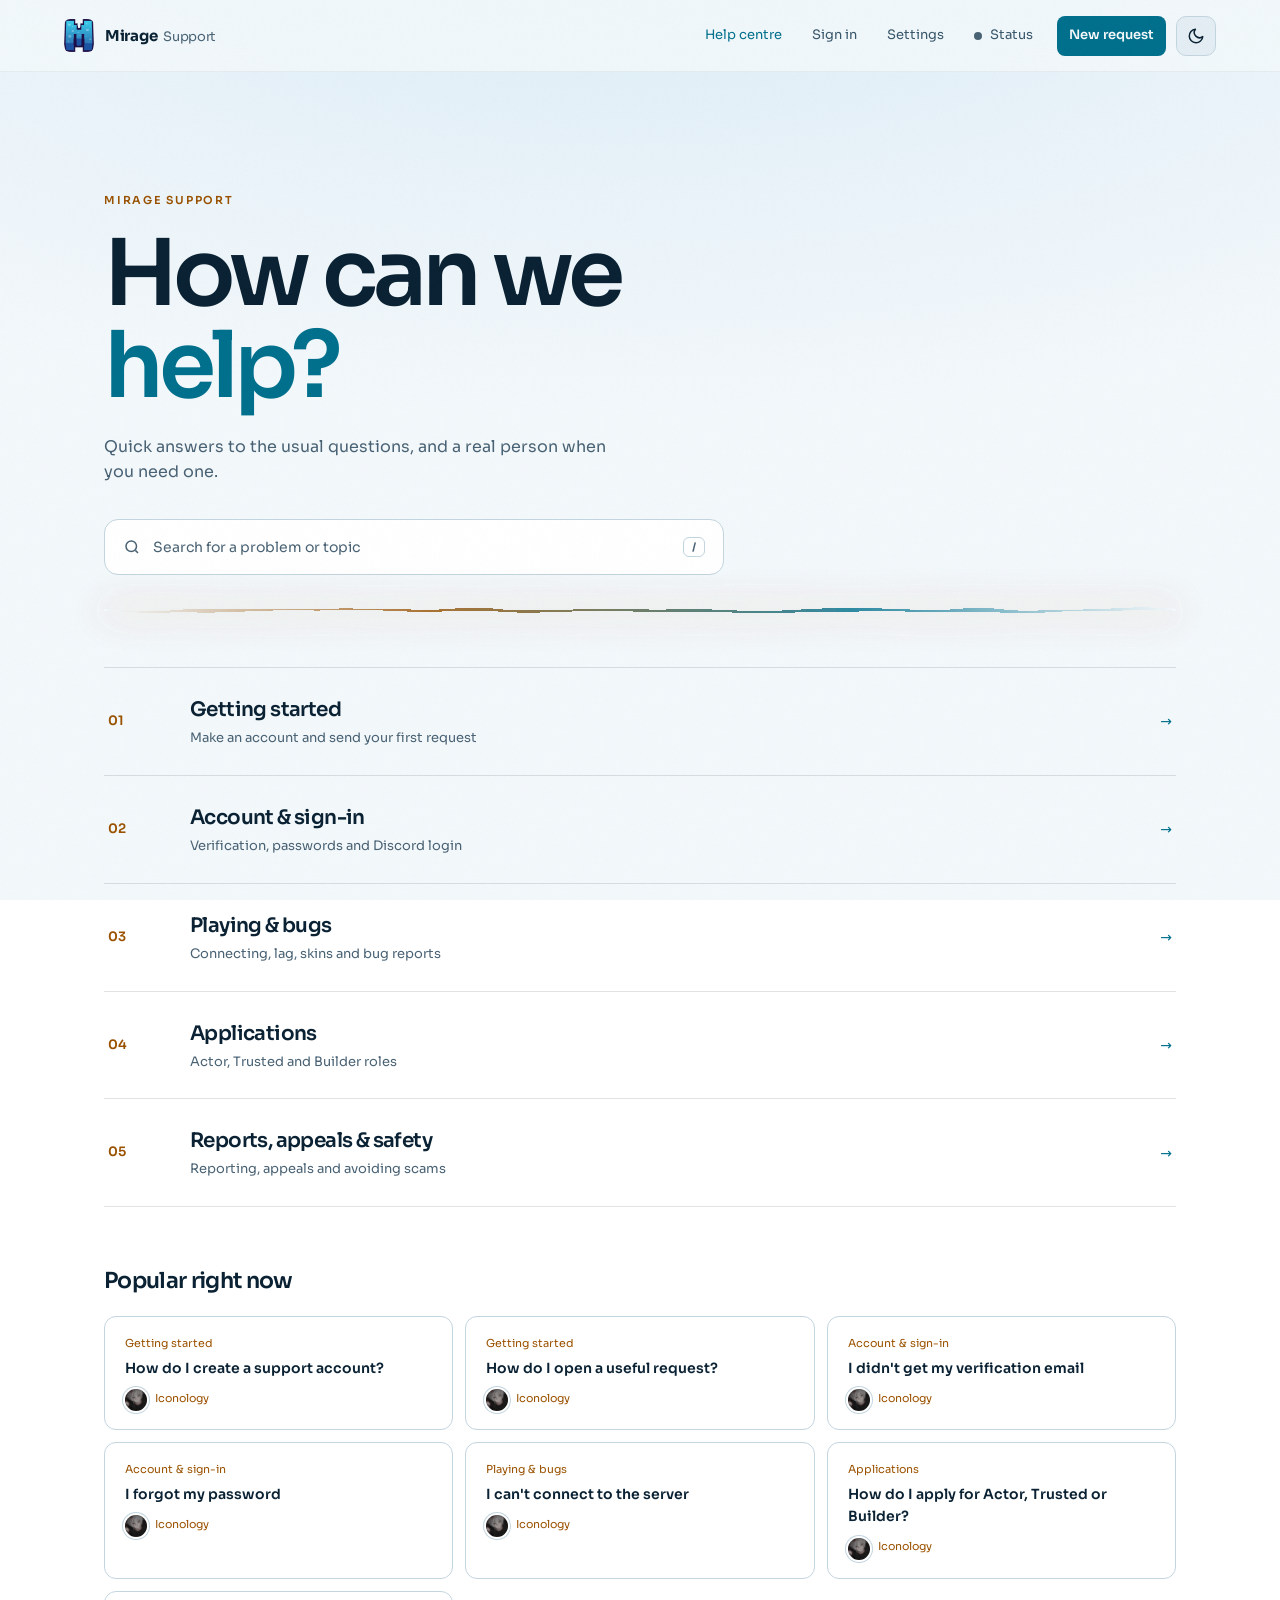
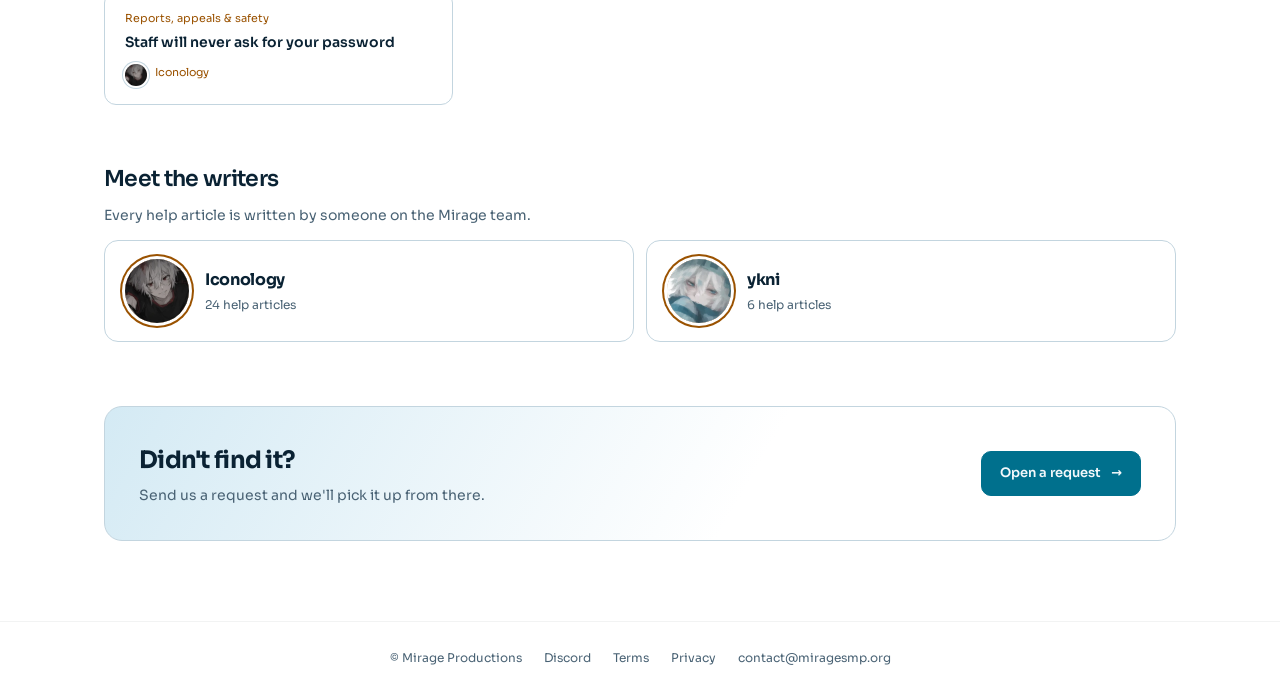
==== commit 14f9f552: "Add files via upload" ====
--- a/index.html
+++ b/index.html
@@ -1,6 +1,5 @@
 <!doctype html>
-<html lang="en"><head><meta charset="utf-8"><meta name="viewport" content="width=device-width,initial-scale=1"><meta name="theme-color" content="#031827">
-<link rel="canonical" href="https://support.miragesmp.org/">
+<html lang="en"><head><script>try{var p=JSON.parse(localStorage.getItem("mprefs")||"{}"),r=document.documentElement;if(p.theme&&p.theme!=="auto")r.dataset.theme=p.theme;if(p.accent)r.dataset.accent=p.accent;if(p.motion!=null)r.dataset.motion=p.motion;if(p.density!=null)r.dataset.density=p.density;if(p.size)r.style.setProperty("--fs",p.size);if(p.lang)r.lang=p.lang}catch(e){}</script><meta charset="utf-8"><meta name="viewport" content="width=device-width,initial-scale=1"><meta name="theme-color" content="#031827"><link rel="canonical" href="https://support.miragesmp.org/">
 <title>Mirage Support – Help Centre</title><meta name="description" content="Answers, guides and a direct line to the Mirage team.">
 <meta property="og:title" content="Mirage Support"><meta property="og:description" content="Answers, guides and a direct line to the Mirage team."><meta property="og:image" content="https://support.miragesmp.org/assets/mirage-logo.png">
 <link rel="preconnect" href="https://fonts.googleapis.com"><link rel="preconnect" href="https://fonts.gstatic.com" crossorigin><link href="https://fonts.googleapis.com/css2?family=Sora:wght@300;400;500;600;700&display=swap" rel="stylesheet">
@@ -8,16 +7,19 @@
 <body>
 <header class="topbar"></header>
 <main>
-<section class="hero"><p class="eyebrow">Mirage Support</p><h1>How can we<br><span class="accent">help?</span></h1><p class="lead">Quick answers to the usual questions, and a real person when you need one.</p>
-<button class="search" data-search type="button"><svg width="18" height="18" viewBox="0 0 24 24" fill="none" stroke="currentColor" stroke-width="2"><circle cx="11" cy="11" r="7"/><path d="m20 20-3.5-3.5"/></svg>Search for a problem or topic<kbd>/</kbd></button>
+<section class="hero"><p class="eyebrow" data-i18n="home.eyebrow">Mirage Support</p><h1><span data-i18n="home.h1a">How can we</span><br><span class="accent" data-i18n="home.h1b">help?</span></h1><p class="lead" data-i18n="home.lead">Quick answers to the usual questions, and a real person when you need one.</p>
+<button class="search" data-search type="button"><svg width="18" height="18" viewBox="0 0 24 24" fill="none" stroke="currentColor" stroke-width="2"><circle cx="11" cy="11" r="7"/><path d="m20 20-3.5-3.5"/></svg><span data-i18n="home.search">Search for a problem or topic</span><kbd>/</kbd></button>
 <div class="horizon"></div></section>
 <div class="wrap"><div class="cats" id="cats"></div>
-<div class="sec-title reveal"><h2>Popular right now</h2></div><div class="pop" id="pop"></div>
-<section class="cta reveal"><div><h2>Didn't find it?</h2><p class="muted" style="margin:0">Send us a request and we'll pick it up from there.</p></div><a class="button primary" href="/dashboard/">Open a request <span>→</span></a></section></div>
+<div class="sec-title reveal"><h2 data-i18n="home.popular">Popular right now</h2></div><div class="pop" id="pop"></div>
+<div class="sec-title reveal"><h2 data-i18n="home.writers">Meet the writers</h2></div><p class="muted reveal" style="margin:0 0 14px" data-i18n="home.writersNote">Every help article is written by someone on the Mirage team.</p><div class="writers" id="writers"></div>
+<section class="cta reveal"><div><h2 data-i18n="home.ctaH">Didn't find it?</h2><p class="muted" style="margin:0" data-i18n="home.ctaP">Send us a request and we'll pick it up from there.</p></div><a class="button primary" href="/dashboard/"><span data-i18n="home.ctaB">Open a request</span> <span>→</span></a></section></div>
 </main>
 <script type="module">
-import { CATS, ARTICLES } from "/articles.js";
-cats.innerHTML = CATS.map((c, i) => `<a class="cat reveal" href="/article.html?c=${c.id}"><b>0${i + 1}</b><div><h3>${c.title}</h3><p>${c.desc}</p></div><i>→</i></a>`).join("");
-pop.innerHTML = ARTICLES.filter(a => a.popular).map(a => `<a class="reveal" href="/article.html?a=${a.id}"><span>${CATS.find(c => c.id === a.cat).title}</span><strong>${a.title}</strong></a>`).join("");
+import { CATS, ARTICLES, AUTHORS, byLine, avatar } from "/articles.js";
+import { t } from "/i18n.js";
+cats.innerHTML = CATS.map((c, i) => `<a class="cat reveal" href="/article.html#c=${c.id}"><b>0${i + 1}</b><div><h3>${t("cat." + c.id + ".t")}</h3><p>${t("cat." + c.id + ".d")}</p></div><i>→</i></a>`).join("");
+pop.innerHTML = ARTICLES.filter(a => a.popular).map(a => `<a class="reveal" href="/article.html#a=${a.id}"><span>${t("cat." + a.cat + ".t")}</span><strong>${a.title}</strong>${byLine(a)}</a>`).join("");
+writers.innerHTML = Object.entries(AUTHORS).map(([name, w]) => `<div class="writer reveal"><img src="${w.img}" alt="" width="64" height="64"><div><strong>${name}</strong><span>${t("home.articlesN", { n: ARTICLES.filter(a => a.author === name).length })}</span></div></div>`).join("");
 await import("/site.js");
 </script></body></html>
--- a/styles.css
+++ b/styles.css
@@ -1,61 +1,182 @@
-:root{color-scheme:dark;--bg:#031827;--panel:#071f33;--panel2:#0a2940;--line:#16445a;--text:#f2fbff;--muted:#8fb0c1;--accent:#65eaff;--sand:#ffc98a;--good:#9af4d1;--danger:#ffaaa9;--ease:cubic-bezier(.2,.7,.2,1)}
+:root{color-scheme:dark;--strong:#fff;--field:#041a29;--deep:#03121e;--chip:#0a2b42;--chip2:#10374d;--sel:#0e3a54;--sel-line:#1f6a86;--glass:#031827cc;--glass2:#031827f5;--scrim:#021019cc;--hov:#ffffff0d;--hair:#ffffff1a;--btn-text:#eafaff;--nav-text:#bcd3df;--prose:#d2e4ed;--label:#cfe3ed;--note-text:#f1e3d2;--st-text:#d9f8ff;--st-open-bg:#10433f;--st-prog-bg:#4a3a1e;--st-closed-bg:#172d3d;--ok-bg:#0a3b3a;--err-bg:#3b2027;--urg-bg:#5a2330;--urg-text:#ffc9c8;--shadow:#0007;--bg-1:#0b3a57;--bg-2:#052238;--cta-1:#0b3550;--grain:.05;--bg:#031827;--panel:#071f33;--panel2:#0a2940;--line:#16445a;--text:#f2fbff;--muted:#8fb0c1;--accent:#65eaff;--sand:#ffc98a;--good:#9af4d1;--danger:#ffaaa9;--ease:cubic-bezier(.2,.7,.2,1)}
+:root[data-theme="light"]{color-scheme:light;--bg:#f3f8fb;--panel:#ffffff;--panel2:#eaf2f7;--line:#c3d5df;--text:#0a2233;--muted:#496274;--accent:#00708d;--sand:#9a5200;--good:#0a6b47;--danger:#b3261e;--strong:#04131e;--field:#ffffff;--deep:#e6eff5;--chip:#e3edf3;--chip2:#d8e6ee;--sel:#dff0f7;--sel-line:#8fc3d6;--glass:#f3f8fbd9;--glass2:#f3f8fbf7;--scrim:#0a223399;--hov:#04131e0d;--hair:#04131e1f;--btn-text:#0a2233;--nav-text:#38566a;--prose:#243f51;--label:#28455a;--note-text:#5c3a10;--st-text:#0a2233;--st-open-bg:#d3f1e4;--st-prog-bg:#fbe6c2;--st-closed-bg:#e1eaf0;--ok-bg:#d3f1e4;--err-bg:#f9dcda;--urg-bg:#f6cfd0;--urg-text:#7d1620;--shadow:#0a223426;--bg-1:#d8ebf5;--bg-2:#e9f3f9;--cta-1:#d4eaf4;--grain:.025;}
+@media(prefers-color-scheme:light){:root:not([data-theme]){color-scheme:light;--bg:#f3f8fb;--panel:#ffffff;--panel2:#eaf2f7;--line:#c3d5df;--text:#0a2233;--muted:#496274;--accent:#00708d;--sand:#9a5200;--good:#0a6b47;--danger:#b3261e;--strong:#04131e;--field:#ffffff;--deep:#e6eff5;--chip:#e3edf3;--chip2:#d8e6ee;--sel:#dff0f7;--sel-line:#8fc3d6;--glass:#f3f8fbd9;--glass2:#f3f8fbf7;--scrim:#0a223399;--hov:#04131e0d;--hair:#04131e1f;--btn-text:#0a2233;--nav-text:#38566a;--prose:#243f51;--label:#28455a;--note-text:#5c3a10;--st-text:#0a2233;--st-open-bg:#d3f1e4;--st-prog-bg:#fbe6c2;--st-closed-bg:#e1eaf0;--ok-bg:#d3f1e4;--err-bg:#f9dcda;--urg-bg:#f6cfd0;--urg-text:#7d1620;--shadow:#0a223426;--bg-1:#d8ebf5;--bg-2:#e9f3f9;--cta-1:#d4eaf4;--grain:.025;}}
+
 *{box-sizing:border-box}[hidden]{display:none!important}html{scroll-behavior:smooth}
 @view-transition{navigation:auto}
-body{margin:0;background:radial-gradient(120% 70% at 50% -10%,#0b3a57 0%,#052238 45%,#031827 80%) fixed;color:var(--text);font-family:'Sora',system-ui,sans-serif;font-size:14px;line-height:1.6;min-height:100vh;-webkit-font-smoothing:antialiased}
-body:after{content:"";position:fixed;inset:0;pointer-events:none;opacity:.05;z-index:100;background-image:url("data:image/svg+xml,%3Csvg xmlns='http://www.w3.org/2000/svg' width='160' height='160'%3E%3Cfilter id='n'%3E%3CfeTurbulence baseFrequency='.9' numOctaves='2'/%3E%3C/filter%3E%3Crect width='160' height='160' filter='url(%23n)'/%3E%3C/svg%3E")}
+body{margin:0;background:radial-gradient(120% 70% at 50% -10%,var(--bg-1) 0%,var(--bg-2) 45%,var(--bg) 80%) fixed;color:var(--text);font-family:'Sora',system-ui,sans-serif;font-size:14px;line-height:1.6;min-height:100vh;-webkit-font-smoothing:antialiased}
+body:after{content:"";position:fixed;inset:0;pointer-events:none;opacity:var(--grain);z-index:100;background-image:url("data:image/svg+xml,%3Csvg xmlns='http://www.w3.org/2000/svg' width='160' height='160'%3E%3Cfilter id='n'%3E%3CfeTurbulence baseFrequency='.9' numOctaves='2'/%3E%3C/filter%3E%3Crect width='160' height='160' filter='url(%23n)'/%3E%3C/svg%3E")}
 a{color:inherit;text-decoration:none}button,input,textarea,select{font:inherit}::selection{background:var(--accent);color:var(--bg)}
 :focus-visible{outline:2px solid var(--accent);outline-offset:3px}
-.topbar{position:sticky;top:0;z-index:50;height:72px;padding:0 clamp(18px,5vw,72px);display:flex;align-items:center;justify-content:space-between;gap:20px;background:#031827cc;backdrop-filter:blur(14px);border-bottom:1px solid #ffffff12}
+.topbar{position:sticky;top:0;z-index:50;height:72px;padding:0 clamp(18px,5vw,72px);display:flex;align-items:center;justify-content:space-between;gap:20px;background:var(--glass);backdrop-filter:blur(14px);border-bottom:1px solid var(--hov)}
 .brand{display:flex;align-items:center;gap:11px;font-weight:700;font-size:15px;letter-spacing:-.02em}.brand img{border-radius:6px}.brand-name{display:flex;gap:6px;align-items:baseline}.brand-name span{font-weight:400;color:var(--muted);font-size:13px}
-.site-nav{display:flex;align-items:center;gap:6px}.text-link,.site-nav a{font-size:13px;color:#bcd3df;padding:8px 12px;border-radius:8px;transition:color .2s,background .2s}.text-link:hover,.site-nav a:hover{color:#fff;background:#ffffff0d}.site-nav a[aria-current]{color:var(--accent)}
+.site-nav{display:flex;align-items:center;gap:6px}.text-link,.site-nav a{font-size:13px;color:var(--nav-text);padding:8px 12px;border-radius:8px;transition:color .2s,background .2s}.text-link:hover,.site-nav a:hover{color:var(--strong);background:var(--hov)}.site-nav a[aria-current]{color:var(--accent)}
 .nav-cta{background:var(--accent)!important;color:var(--bg)!important;font-weight:600;margin-left:6px}.nav-cta:hover{filter:brightness(1.1)}
 .eyebrow{font-size:11px;letter-spacing:.16em;text-transform:uppercase;color:var(--sand);font-weight:600;margin:0}
 .accent{color:var(--accent)}.muted{color:var(--muted)}.lead{color:var(--muted);font-size:16px;max-width:520px}.small{font-size:12px;color:var(--muted)}.hidden{display:none!important}
 .hero{max-width:1120px;margin:0 auto;padding:clamp(56px,10vw,120px) 24px 56px;position:relative}
 .hero h1{font-size:clamp(44px,8vw,92px);font-weight:600;line-height:1;letter-spacing:-.055em;margin:18px 0 22px}
-.search{display:flex;align-items:center;gap:12px;width:100%;max-width:620px;margin-top:34px;padding:16px 18px;border:1px solid var(--line);background:#041a29;border-radius:14px;color:var(--muted);cursor:text;text-align:left;transition:border-color .2s,box-shadow .3s}
-.search:hover{border-color:var(--accent);box-shadow:0 0 0 4px #65eaff14}.search kbd{margin-left:auto;font:600 11px 'Sora';border:1px solid var(--line);border-radius:6px;padding:2px 8px}
-.horizon{height:2px;margin:34px 0 0;background:linear-gradient(90deg,transparent,var(--sand) 30%,var(--accent) 70%,transparent);filter:url(#haze);opacity:.8;box-shadow:0 0 40px 6px #ffc98a30}
+.search{display:flex;align-items:center;gap:12px;width:100%;max-width:620px;margin-top:34px;padding:16px 18px;border:1px solid var(--line);background:var(--field);border-radius:14px;color:var(--muted);cursor:text;text-align:left;transition:border-color .2s,box-shadow .3s}
+.search:hover{border-color:var(--accent);box-shadow:0 0 0 4px color-mix(in srgb,var(--accent) 8%,transparent)}.search kbd{margin-left:auto;font:600 11px 'Sora';border:1px solid var(--line);border-radius:6px;padding:2px 8px}
+.horizon{height:2px;margin:34px 0 0;background:linear-gradient(90deg,transparent,var(--sand) 30%,var(--accent) 70%,transparent);filter:url(#haze);opacity:.8;box-shadow:0 0 40px 6px color-mix(in srgb,var(--sand) 19%,transparent)}
 .wrap{max-width:1120px;margin:0 auto;padding:0 24px 80px}
 .sec-title{display:flex;justify-content:space-between;align-items:baseline;margin:56px 0 8px}.sec-title h2{font-size:22px;letter-spacing:-.03em;margin:0;font-weight:600}
-.cats{border-top:1px solid #ffffff1a}.cat{display:grid;grid-template-columns:64px 1fr auto;gap:18px;align-items:center;padding:26px 4px;border-bottom:1px solid #ffffff1a;transition:padding .35s var(--ease),background .3s}
-.cat:hover{padding-left:18px;background:linear-gradient(90deg,#65eaff10,transparent)}.cat b{font-size:13px;color:var(--sand);font-weight:600}.cat h3{margin:0;font-size:20px;letter-spacing:-.03em;font-weight:600}.cat p{margin:2px 0 0;color:var(--muted);font-size:13px}.cat i{font-style:normal;color:var(--accent);transition:transform .35s var(--ease)}.cat:hover i{transform:translateX(6px)}
+.cats{border-top:1px solid var(--hair)}.cat{display:grid;grid-template-columns:64px 1fr auto;gap:18px;align-items:center;padding:26px 4px;border-bottom:1px solid var(--hair);transition:padding .35s var(--ease),background .3s}
+.cat:hover{padding-left:18px;background:linear-gradient(90deg,color-mix(in srgb,var(--accent) 6%,transparent),transparent)}.cat b{font-size:13px;color:var(--sand);font-weight:600}.cat h3{margin:0;font-size:20px;letter-spacing:-.03em;font-weight:600}.cat p{margin:2px 0 0;color:var(--muted);font-size:13px}.cat i{font-style:normal;color:var(--accent);transition:transform .35s var(--ease)}.cat:hover i{transform:translateX(6px)}
 .pop{display:grid;grid-template-columns:repeat(auto-fit,minmax(300px,1fr));gap:12px;margin-top:18px}.pop a{padding:18px 20px;border:1px solid var(--line);border-radius:12px;background:var(--panel);transition:border-color .2s,transform .3s var(--ease)}.pop a:hover{border-color:var(--accent);transform:translateY(-3px)}.pop span{display:block;font-size:11px;color:var(--sand);margin-bottom:4px}.pop strong{font-weight:600;font-size:14px}
-.cta{margin-top:64px;display:flex;justify-content:space-between;align-items:center;gap:20px;flex-wrap:wrap;padding:34px;border-radius:18px;border:1px solid var(--line);background:linear-gradient(120deg,#0b3550,#071f33 60%)}.cta h2{margin:0 0 4px;font-size:24px;letter-spacing:-.03em}
-.article{display:grid;grid-template-columns:240px minmax(0,720px);gap:56px;max-width:1120px;margin:0 auto;padding:48px 24px 80px}.article aside a{display:block;padding:7px 12px;border-left:2px solid #ffffff14;color:var(--muted);font-size:13px}.article aside a:hover,.article aside a[aria-current]{color:#fff;border-color:var(--accent)}
-.crumbs{font-size:12px;color:var(--muted);margin-bottom:14px}.crumbs a:hover{color:var(--accent)}.article h1{font-size:clamp(30px,4.5vw,44px);letter-spacing:-.05em;line-height:1.1;margin:0 0 24px;font-weight:600}.prose{font-size:15px;line-height:1.85;color:#d2e4ed}.prose h2{font-size:19px;margin:34px 0 8px;color:#fff;letter-spacing:-.02em}.prose li{margin:6px 0}.prose strong{color:#fff}
-.vote{margin-top:48px;padding:20px 0;border-top:1px solid #ffffff1a;display:flex;gap:12px;align-items:center;flex-wrap:wrap}
-.panel,.card{border:1px solid var(--line);background:var(--panel);border-radius:14px;padding:24px;min-width:0}.panel{padding:30px;box-shadow:0 30px 90px #0007}.auth-panel{position:relative;overflow:hidden}.auth-panel:before{content:"";position:absolute;inset:0 0 auto;height:2px;background:linear-gradient(90deg,var(--sand),var(--accent),transparent)}.card h2{font-size:17px;letter-spacing:-.02em;margin:0 0 16px}
-.button{min-height:44px;display:inline-flex;align-items:center;justify-content:center;gap:10px;border:1px solid var(--line);border-radius:10px;padding:11px 18px;font-weight:600;font-size:13px;cursor:pointer;background:#0a2b42;color:#eafaff;transition:transform .2s var(--ease),filter .2s,border-color .2s}.button:hover{filter:brightness(1.15);border-color:var(--accent)}.button:active{transform:scale(.98)}.button:disabled{opacity:.5;cursor:wait}
+.cta{margin-top:64px;display:flex;justify-content:space-between;align-items:center;gap:20px;flex-wrap:wrap;padding:34px;border-radius:18px;border:1px solid var(--line);background:linear-gradient(120deg,var(--cta-1),var(--panel) 60%)}.cta h2{margin:0 0 4px;font-size:24px;letter-spacing:-.03em}
+.article{display:grid;grid-template-columns:240px minmax(0,720px);gap:56px;max-width:1120px;margin:0 auto;padding:48px 24px 80px}.article aside a{display:block;padding:7px 12px;border-left:2px solid var(--hov);color:var(--muted);font-size:13px}.article aside a:hover,.article aside a[aria-current]{color:var(--strong);border-color:var(--accent)}
+.crumbs{font-size:12px;color:var(--muted);margin-bottom:14px}.crumbs a:hover{color:var(--accent)}.article h1{font-size:clamp(30px,4.5vw,44px);letter-spacing:-.05em;line-height:1.1;margin:0 0 24px;font-weight:600}.prose{font-size:15px;line-height:1.85;color:var(--prose)}.prose h2{font-size:19px;margin:34px 0 8px;color:var(--strong);letter-spacing:-.02em}.prose li{margin:6px 0}.prose strong{color:var(--strong)}
+.vote{margin-top:48px;padding:20px 0;border-top:1px solid var(--hair);display:flex;gap:12px;align-items:center;flex-wrap:wrap}
+.panel,.card{border:1px solid var(--line);background:var(--panel);border-radius:14px;padding:24px;min-width:0}.panel{padding:30px;box-shadow:0 30px 90px var(--shadow)}.auth-panel{position:relative;overflow:hidden}.auth-panel:before{content:"";position:absolute;inset:0 0 auto;height:2px;background:linear-gradient(90deg,var(--sand),var(--accent),transparent)}.card h2{font-size:17px;letter-spacing:-.02em;margin:0 0 16px}
+.button{min-height:44px;display:inline-flex;align-items:center;justify-content:center;gap:10px;border:1px solid var(--line);border-radius:10px;padding:11px 18px;font-weight:600;font-size:13px;cursor:pointer;background:var(--chip);color:var(--btn-text);transition:transform .2s var(--ease),filter .2s,border-color .2s}.button:hover{filter:brightness(1.15);border-color:var(--accent)}.button:active{transform:scale(.98)}.button:disabled{opacity:.5;cursor:wait}
 .primary{background:var(--accent);color:var(--bg);border-color:var(--accent)}.primary span{margin-left:auto}.link-button{background:none;border:0;color:var(--muted);min-height:0}
-.form-stack,.stack{display:grid;gap:15px}.form-stack label,.stack label{display:grid;gap:7px;font-size:12px;color:#cfe3ed;font-weight:500}
-input,textarea,select,.field{width:100%;border:1px solid var(--line);border-radius:10px;background:#041a29;color:var(--text);padding:13px 14px;outline:none;font-size:13px;transition:border-color .2s,box-shadow .2s}input:focus,textarea:focus,select:focus{border-color:var(--accent);box-shadow:0 0 0 4px #65eaff14}textarea{min-height:110px;resize:vertical}
-.file-input{padding:11px;border-style:dashed}.file-input::file-selector-button{border:0;border-radius:6px;background:#10374d;color:#eafaff;padding:7px 12px;margin-right:10px;cursor:pointer}
-.auth-layout{max-width:1120px;margin:0 auto;padding:64px 24px;display:grid;grid-template-columns:1fr minmax(320px,440px);gap:clamp(36px,8vw,100px);align-items:center;min-height:calc(100vh - 150px)}.intro h1{font-size:clamp(46px,7vw,80px);font-weight:600;line-height:1;letter-spacing:-.06em;margin:20px 0}.hero-white{color:#fff}
+.form-stack,.stack{display:grid;gap:15px}.form-stack label,.stack label{display:grid;gap:7px;font-size:12px;color:var(--label);font-weight:500}
+input,textarea,select,.field{width:100%;border:1px solid var(--line);border-radius:10px;background:var(--field);color:var(--text);padding:13px 14px;outline:none;font-size:13px;transition:border-color .2s,box-shadow .2s}input:focus,textarea:focus,select:focus{border-color:var(--accent);box-shadow:0 0 0 4px color-mix(in srgb,var(--accent) 8%,transparent)}textarea{min-height:110px;resize:vertical}
+.file-input{padding:11px;border-style:dashed}.file-input::file-selector-button{border:0;border-radius:6px;background:var(--chip2);color:var(--btn-text);padding:7px 12px;margin-right:10px;cursor:pointer}
+.auth-layout{max-width:1120px;margin:0 auto;padding:64px 24px;display:grid;grid-template-columns:1fr minmax(320px,440px);gap:clamp(36px,8vw,100px);align-items:center;min-height:calc(100vh - 150px)}.intro h1{font-size:clamp(46px,7vw,80px);font-weight:600;line-height:1;letter-spacing:-.06em;margin:20px 0}.hero-white{color:var(--strong)}
 .support-note,.trust-row,.panel-kicker{display:none}
-.tabs{display:grid;grid-template-columns:1fr 1fr;padding:4px;background:#03121e;border:1px solid var(--line);border-radius:12px;margin-bottom:22px}.tab{border:0;background:none;color:var(--muted);padding:10px;border-radius:9px;cursor:pointer;font-weight:600;font-size:13px}.tab.active{background:var(--accent);color:var(--bg)}
-.or-divider{display:flex;align-items:center;gap:12px;color:var(--muted);font-size:10px;letter-spacing:.14em;margin:20px 0}.or-divider:before,.or-divider:after{content:"";height:1px;flex:1;background:#ffffff1c}.discord{width:100%;background:#5865f2;border-color:#5865f2;color:#fff}.discord-logo{height:20px;width:auto}.fine-print,.hint{font-size:11px;color:var(--muted);margin:0}
-.notice{padding:12px 14px;border-radius:10px;background:#0a3b3a;color:var(--good);font-size:12px;margin-bottom:16px;overflow-wrap:anywhere}.notice.error{background:#3b2027;color:var(--danger)}
+.tabs{display:grid;grid-template-columns:1fr 1fr;padding:4px;background:var(--deep);border:1px solid var(--line);border-radius:12px;margin-bottom:22px}.tab{border:0;background:none;color:var(--muted);padding:10px;border-radius:9px;cursor:pointer;font-weight:600;font-size:13px}.tab.active{background:var(--accent);color:var(--bg)}
+.or-divider{display:flex;align-items:center;gap:12px;color:var(--muted);font-size:10px;letter-spacing:.14em;margin:20px 0}.or-divider:before,.or-divider:after{content:"";height:1px;flex:1;background:var(--hair)}.discord{width:100%;background:#5865f2;border-color:#5865f2;color:var(--strong)}.discord-logo{height:20px;width:auto}.fine-print,.hint{font-size:11px;color:var(--muted);margin:0}
+.notice{padding:12px 14px;border-radius:10px;background:var(--ok-bg);color:var(--good);font-size:12px;margin-bottom:16px;overflow-wrap:anywhere}.notice.error{background:var(--err-bg);color:var(--danger)}
 .page-wrap{max-width:1120px;margin:0 auto;padding:44px 24px 80px}.page-heading{display:flex;justify-content:space-between;gap:18px;margin-bottom:28px;align-items:flex-start}.page-heading h1{font-size:clamp(28px,4vw,42px);font-weight:600;letter-spacing:-.05em;margin:8px 0}.page-heading p{color:var(--muted);margin:0}.layout-grid{display:grid;grid-template-columns:minmax(280px,.8fr) minmax(0,1.2fr);gap:20px}
 .ticket-list{display:grid;gap:9px}.ticket-item{width:100%;text-align:left;border:1px solid var(--line);background:var(--panel2);border-radius:12px;padding:15px;color:var(--text);cursor:pointer;transition:border-color .2s,transform .3s var(--ease)}.ticket-item:hover,.ticket-item.selected{border-color:var(--accent)}.ticket-item:hover{transform:translateX(4px)}.ticket-item strong{display:block;margin-bottom:8px;overflow-wrap:anywhere}.ticket-meta{display:flex;gap:10px;flex-wrap:wrap;font-size:11px;color:var(--muted)}
-.status{display:inline-block;border-radius:99px;padding:3px 10px;background:#10374d;color:#d9f8ff;font-size:10px;font-weight:600;text-transform:uppercase;letter-spacing:.06em}.status.open{background:#10433f;color:var(--good)}.status.in_progress{background:#4a3a1e;color:var(--sand)}.status.closed{background:#172d3d;color:var(--muted)}
-.thread{display:grid;gap:12px;max-height:440px;overflow:auto;margin:14px 0;scrollbar-width:thin}.message{padding:14px 16px;border-radius:4px 14px 14px 14px;background:var(--panel2);border:1px solid #ffffff0d;overflow-wrap:anywhere}.message.staff{background:#0e3a54;border-color:#1f6a86;border-radius:14px 4px 14px 14px}.message-head{display:flex;justify-content:space-between;gap:10px;color:var(--muted);font-size:11px;margin-bottom:6px}.message-body{white-space:pre-wrap;font-size:13px}
+.status{display:inline-block;border-radius:99px;padding:3px 10px;background:var(--chip2);color:var(--st-text);font-size:10px;font-weight:600;text-transform:uppercase;letter-spacing:.06em}.status.open{background:var(--st-open-bg);color:var(--good)}.status.in_progress{background:var(--st-prog-bg);color:var(--sand)}.status.closed{background:var(--st-closed-bg);color:var(--muted)}
+.thread{display:grid;gap:12px;max-height:440px;overflow:auto;margin:14px 0;scrollbar-width:thin}.message{padding:14px 16px;border-radius:4px 14px 14px 14px;background:var(--panel2);border:1px solid var(--hov);overflow-wrap:anywhere}.message.staff{background:var(--sel);border-color:var(--sel-line);border-radius:14px 4px 14px 14px}.message-head{display:flex;justify-content:space-between;gap:10px;color:var(--muted);font-size:11px;margin-bottom:6px}.message-body{white-space:pre-wrap;font-size:13px}
 .empty{color:var(--muted);text-align:center;padding:30px 10px;font-size:13px}.row{display:flex;gap:10px;align-items:center;flex-wrap:wrap}
-.footer{display:flex;justify-content:center;gap:22px;flex-wrap:wrap;border-top:1px solid #ffffff12;padding:26px;color:var(--muted);font-size:12px}.footer a:hover{color:var(--accent)}
-.legal-copy h2{font-size:16px;margin:24px 0 6px}.legal-copy p{color:#c9dde8}
+.footer{display:flex;justify-content:center;gap:22px;flex-wrap:wrap;border-top:1px solid var(--hov);padding:26px;color:var(--muted);font-size:12px}.footer a:hover{color:var(--accent)}
+.legal-copy h2{font-size:16px;margin:24px 0 6px}.legal-copy p{color:var(--prose)}
 .reveal{opacity:0;transform:translateY(14px);transition:opacity .7s var(--ease),transform .7s var(--ease);transition-delay:calc(var(--i,0)*70ms)}.reveal.in{opacity:1;transform:none}
-.pal{position:fixed;inset:0;z-index:200;background:#021019cc;display:grid;place-items:start center;padding-top:14vh}.pal>div{width:min(620px,92vw);background:var(--panel);border:1px solid var(--line);border-radius:16px;overflow:hidden;box-shadow:0 40px 120px #000a}.pal input{border:0;border-radius:0;padding:20px;font-size:16px;border-bottom:1px solid var(--line)}.pal a{display:block;padding:13px 20px;border-bottom:1px solid #ffffff0d}.pal a small{display:block;color:var(--muted)}.pal a.sel,.pal a:hover{background:#0e3a54}
+.pal{position:fixed;inset:0;z-index:200;background:var(--scrim);display:grid;place-items:start center;padding-top:14vh}.pal>div{width:min(620px,92vw);background:var(--panel);border:1px solid var(--line);border-radius:16px;overflow:hidden;box-shadow:0 40px 120px var(--shadow)}.pal input{border:0;border-radius:0;padding:20px;font-size:16px;border-bottom:1px solid var(--line)}.pal a{display:block;padding:13px 20px;border-bottom:1px solid var(--hov)}.pal a small{display:block;color:var(--muted)}.pal a.sel,.pal a:hover{background:var(--sel)}
 @media(max-width:800px){.auth-layout,.layout-grid,.article{grid-template-columns:1fr;gap:28px}.site-nav a:not(.nav-cta){display:none}.cat{grid-template-columns:40px 1fr auto}.article aside{display:none}}
 @media(prefers-reduced-motion:reduce){*{animation:none!important;transition:none!important}.reveal{opacity:1;transform:none}}
 
-/* Privacy preferences and cookie controls */
-.privacy-banner{position:fixed;z-index:120;left:22px;right:22px;bottom:20px;max-width:1100px;margin:0 auto;padding:20px 22px;display:flex;align-items:center;justify-content:space-between;gap:24px;background:#071f33f7;border:1px solid #286078;border-radius:16px;box-shadow:0 18px 70px #0009;backdrop-filter:blur(18px)}
-.privacy-banner-copy{max-width:570px}.privacy-banner-copy strong{font-size:15px}.privacy-banner-copy p{margin:4px 0;color:var(--muted);font-size:12px}.privacy-banner-actions,.privacy-actions{display:flex;align-items:center;justify-content:flex-end;gap:8px;flex-wrap:wrap}
-.button{display:inline-flex;align-items:center;justify-content:center;gap:8px;border:1px solid var(--line);border-radius:9px;padding:10px 14px;background:#0a2940;color:var(--text);cursor:pointer;font-size:12px;font-weight:600;transition:border-color .2s,background .2s}
-.button:hover{border-color:var(--accent);background:#0e354d}.button.primary{background:var(--accent);border-color:var(--accent);color:var(--bg)}.button.primary:hover{filter:brightness(1.08)}
-.privacy-panel{position:fixed;inset:0;z-index:130;background:#000a;display:grid;place-items:center;padding:20px;backdrop-filter:blur(7px)}
-.privacy-card{position:relative;width:min(620px,100%);max-height:min(90vh,760px);overflow:auto;padding:30px;border:1px solid #286078;border-radius:18px;background:#071f33;box-shadow:0 24px 90px #0009}
-.privacy-card h2{font-size:26px;letter-spacing:-.04em;margin:7px 36px 10px 0}.privacy-card>p:not(.eyebrow){font-size:13px}.privacy-close{position:absolute;right:18px;top:16px;border:0;background:transparent;color:var(--muted);font-size:28px;cursor:pointer}
-.privacy-option{display:flex;align-items:center;justify-content:space-between;gap:18px;padding:16px 0;border-top:1px solid #ffffff17}.privacy-option strong{font-size:13px}.privacy-option p{margin:3px 0 0;color:var(--muted);font-size:12px}.privacy-required{white-space:nowrap;color:var(--good);font-size:11px;font-weight:600}.privacy-option input{width:20px;height:20px;accent-color:var(--accent);flex-shrink:0}
-.privacy-actions{margin:20px 0}.footer-privacy{padding:0;border:0;background:transparent;color:var(--muted);font:inherit;font-size:12px;cursor:pointer}.footer-privacy:hover{color:var(--accent)}
-@media(max-width:760px){.privacy-banner{left:12px;right:12px;bottom:12px;display:block;padding:17px;border-radius:14px}.privacy-banner-actions{justify-content:stretch;margin-top:13px}.privacy-banner-actions .button{flex:1}.privacy-card{padding:24px 19px}.privacy-actions{justify-content:stretch}.privacy-actions .button{flex:1}.privacy-option{align-items:flex-start}}
+.note{margin:22px 0;padding:14px 18px;border-left:3px solid var(--sand);background:color-mix(in srgb,var(--sand) 7%,transparent);border-radius:0 10px 10px 0;font-size:14px;color:var(--note-text)}
+.prose code{background:var(--field);border:1px solid var(--line);border-radius:6px;padding:1px 7px;font-size:12px;color:var(--accent)}
+.rel-title{font-size:15px;margin:40px 0 4px;letter-spacing:-.02em}
+.suggest{display:grid;gap:6px;padding:14px 16px;border:1px solid color-mix(in srgb,var(--sand) 33%,transparent);background:color-mix(in srgb,var(--sand) 5%,transparent);border-radius:12px;font-size:12px}.suggest strong{color:var(--sand);font-weight:600;margin-bottom:2px}.suggest a{display:flex;justify-content:space-between;gap:10px;padding:8px 10px;border-radius:8px;color:var(--text);transition:background .2s}.suggest a:hover{background:var(--hov)}.suggest a span{color:var(--accent)}
+
+.byline{display:flex;align-items:center;gap:12px;margin:-8px 0 30px;font-size:13px;color:var(--muted)}.byline strong{color:var(--strong);font-weight:600}.byline small{display:block;font-size:11px}
+.av{width:36px;height:36px;border-radius:50%;display:grid;place-items:center;font-weight:700;color:var(--bg);background:linear-gradient(135deg,var(--sand),var(--accent))}
+.prose p{margin:0 0 18px}
+
+.av{width:44px;height:44px;padding:2px;background:linear-gradient(135deg,var(--sand),var(--accent))}.av img{width:100%;height:100%;object-fit:cover;border-radius:50%;display:block;background:var(--bg)}
+
+/* ---- v2: topics, badges, staff tools, status chip, mobile + accessibility ---- */
+.skip{position:absolute;left:12px;top:-60px;z-index:300;background:var(--accent);color:var(--bg);padding:10px 16px;border-radius:8px;font-weight:600}.skip:focus{top:12px}
+.topics{display:grid;grid-template-columns:repeat(2,1fr);gap:10px;margin-top:14px}.topic{display:grid;gap:3px;text-align:left;padding:14px 16px;border:1px solid var(--line);border-radius:12px;background:var(--panel2);color:var(--text);cursor:pointer;min-height:64px;transition:border-color .2s,transform .3s var(--ease)}.topic:hover{border-color:var(--accent);transform:translateY(-2px)}.topic strong{font-size:13px;font-weight:600}.topic span{font-size:12px;color:var(--muted)}
+.badge-staff{display:inline-block;margin-left:6px;padding:1px 8px;border-radius:99px;background:var(--accent);color:var(--bg);font-size:10px;font-weight:700;letter-spacing:.06em;text-transform:uppercase;vertical-align:middle}
+.inline-panel{padding:16px;border:1px solid var(--line);background:var(--deep);border-radius:12px;margin-bottom:14px}.rate-btn[aria-pressed=true]{background:var(--accent);color:var(--bg);border-color:var(--accent)}
+.staff-controls{display:grid;gap:12px;padding:14px;border:1px solid var(--line);border-radius:12px;background:var(--deep);margin-bottom:16px}
+.tags{display:flex;gap:6px;flex-wrap:wrap;margin-top:8px}.tag{display:inline-block;padding:2px 9px;border-radius:99px;border:1px solid var(--line);background:var(--chip);color:var(--label);font-size:11px}button.tag{cursor:pointer;min-height:28px}button.tag:hover{border-color:var(--danger);color:var(--danger)}
+.prio{padding:1px 8px;border-radius:99px;font-size:10px;font-weight:700;text-transform:uppercase;letter-spacing:.06em}.prio.high{background:var(--st-prog-bg);color:var(--sand)}.prio.urgent{background:var(--urg-bg);color:var(--urg-text)}.prio.low{background:var(--st-closed-bg);color:var(--muted)}
+.status-chip{display:inline-flex;align-items:center;gap:8px}.status-chip i{width:8px;height:8px;border-radius:50%;background:var(--muted)}.status-chip[data-s=ok] i{background:var(--good)}.status-chip[data-s=warn] i{background:var(--sand)}.status-chip[data-s=down] i{background:var(--danger)}
+.menu-btn{display:none;min-width:44px;min-height:44px;border:1px solid var(--line);border-radius:10px;background:var(--chip);color:var(--strong);font-size:18px;cursor:pointer}
+.site-nav a,.text-link{min-height:40px;display:inline-flex;align-items:center}.ticket-item:focus-visible,.topic:focus-visible{outline-offset:2px}
+@media(max-width:800px){
+  .menu-btn{display:inline-grid;place-items:center}
+  .site-nav{display:none;position:absolute;top:72px;left:0;right:0;flex-direction:column;align-items:stretch;gap:2px;padding:12px 18px 18px;background:var(--glass2);border-bottom:1px solid var(--line)}.site-nav.open{display:flex}
+  .site-nav a:not(.nav-cta){display:inline-flex!important;padding:12px}.nav-cta{justify-content:center;margin:6px 0 0}
+  input,textarea,select,.field{font-size:16px}.topics{grid-template-columns:1fr}.page-heading{flex-direction:column}.page-wrap,.wrap{padding-left:16px;padding-right:16px}.hero{padding-left:16px;padding-right:16px}.cta{padding:24px}.panel{padding:22px}.thread{max-height:60vh}.row{gap:8px}.footer{gap:14px}
+}
+
+.by{display:flex;align-items:center;gap:8px;margin-top:10px;font-size:12px;color:var(--muted);font-style:normal}.mini-av{width:22px;height:22px;border-radius:50%;object-fit:cover;box-shadow:0 0 0 2px var(--panel),0 0 0 3px var(--line)}
+.writers{display:grid;grid-template-columns:repeat(auto-fit,minmax(240px,1fr));gap:12px}.writer{display:flex;align-items:center;gap:16px;padding:18px 20px;border:1px solid var(--line);border-radius:14px;background:var(--panel)}.writer img{width:64px;height:64px;border-radius:50%;object-fit:cover;box-shadow:0 0 0 3px var(--panel),0 0 0 5px var(--sand)}.writer strong{display:block;font-size:16px;letter-spacing:-.02em}.writer span{font-size:12px;color:var(--muted)}
+
+/* ---- v3: theme button, live chip, player history, repeat chip ---- */
+.theme-btn{width:40px;height:40px;display:inline-grid;place-items:center;border:1px solid var(--line);border-radius:10px;background:var(--chip);color:var(--btn-text);cursor:pointer;margin-left:4px;transition:border-color .2s}.theme-btn:hover{border-color:var(--accent)}
+.live{display:inline-flex;align-items:center;gap:7px;font-size:12px;color:var(--muted)}.live:before{content:"";width:8px;height:8px;border-radius:50%;background:var(--muted)}.live[data-s=on]{color:var(--good)}.live[data-s=on]:before{background:var(--good);animation:pulse 2.4s ease-in-out infinite}
+@keyframes pulse{50%{opacity:.35}}
+.history{border:1px solid var(--line);border-radius:12px;background:var(--deep);padding:12px 16px;margin-bottom:16px}.history summary{cursor:pointer;font-weight:600;font-size:13px;display:flex;gap:10px;flex-wrap:wrap;align-items:center}.history .ticket-item{margin-top:8px;background:var(--panel2)}
+.flag{padding:2px 10px;border-radius:99px;background:var(--st-prog-bg);color:var(--sand);font-size:11px;font-weight:700}.repeat{color:var(--sand)}
+@media(max-width:800px){.theme-btn{width:100%;margin:6px 0 0}}
+
+/* ---- v4: accents, comfort settings, custom controls ---- */
+:root[data-accent=violet]{--accent:#b79cff}
+:root[data-theme=light][data-accent=violet]{--accent:#6b46d6}
+@media(prefers-color-scheme:light){:root:not([data-theme])[data-accent=violet]{--accent:#6b46d6}}
+.c-violet{--accent:#b79cff}
+:root[data-theme=light] .c-violet{--accent:#6b46d6}
+@media(prefers-color-scheme:light){:root:not([data-theme]) .c-violet{--accent:#6b46d6}}
+:root[data-accent=mint]{--accent:#7dffc1}
+:root[data-theme=light][data-accent=mint]{--accent:#0a7a4f}
+@media(prefers-color-scheme:light){:root:not([data-theme])[data-accent=mint]{--accent:#0a7a4f}}
+.c-mint{--accent:#7dffc1}
+:root[data-theme=light] .c-mint{--accent:#0a7a4f}
+@media(prefers-color-scheme:light){:root:not([data-theme]) .c-mint{--accent:#0a7a4f}}
+:root[data-accent=rose]{--accent:#ff9bbd}
+:root[data-theme=light][data-accent=rose]{--accent:#b4235b}
+@media(prefers-color-scheme:light){:root:not([data-theme])[data-accent=rose]{--accent:#b4235b}}
+.c-rose{--accent:#ff9bbd}
+:root[data-theme=light] .c-rose{--accent:#b4235b}
+@media(prefers-color-scheme:light){:root:not([data-theme]) .c-rose{--accent:#b4235b}}
+:root[data-accent=gold]{--accent:#ffd27a}
+:root[data-theme=light][data-accent=gold]{--accent:#8a5a00}
+@media(prefers-color-scheme:light){:root:not([data-theme])[data-accent=gold]{--accent:#8a5a00}}
+.c-gold{--accent:#ffd27a}
+:root[data-theme=light] .c-gold{--accent:#8a5a00}
+@media(prefers-color-scheme:light){:root:not([data-theme]) .c-gold{--accent:#8a5a00}}
+body{font-size:calc(14px*var(--fs,1))}.prose{font-size:calc(15px*var(--fs,1))}.lead{font-size:calc(16px*var(--fs,1))}.message-body{font-size:calc(13px*var(--fs,1))}
+@media(min-width:801px){input,textarea,select,.field{font-size:calc(13px*var(--fs,1))}}
+[data-motion="0"] *,[data-motion="0"] *:before,[data-motion="0"] *:after{animation:none!important;transition:none!important}
+[data-motion="0"] .reveal,[data-motion="1"] .reveal{transform:none}[data-motion="0"] .reveal{opacity:1}
+[data-motion="0"] .horizon,[data-motion="1"] .horizon{filter:none}
+[data-density="0"] .card{padding:16px}[data-density="0"] .ticket-item{padding:10px}[data-density="0"] .message{padding:10px 12px}[data-density="0"] .cat{padding:16px 4px}[data-density="0"] .set-row{padding:12px 0}
+[data-density="2"] .card{padding:32px}[data-density="2"] .ticket-item{padding:20px}[data-density="2"] .message{padding:20px}[data-density="2"] .cat{padding:34px 4px}[data-density="2"] .set-row{padding:26px 0}
+.set-wrap{max-width:1120px;margin:0 auto;padding:48px 24px 90px;display:grid;grid-template-columns:210px minmax(0,1fr);gap:48px}
+.set-nav{position:sticky;top:96px;align-self:start;display:grid;gap:2px}.set-nav a{padding:9px 14px;border-left:2px solid var(--hair);color:var(--muted);font-size:13px;transition:color .2s,border-color .2s}.set-nav a:hover,.set-nav a.on{color:var(--text);border-color:var(--accent)}
+.set-head h1{font-size:clamp(38px,6vw,64px);font-weight:600;letter-spacing:-.055em;line-height:1;margin:14px 0 14px}.set-head{margin-bottom:30px}
+.set-card{border:1px solid var(--line);background:var(--panel);border-radius:18px;padding:6px 26px 8px;margin-bottom:22px;scroll-margin-top:96px}.set-card>h2{margin:22px 0 2px;font-size:11px;letter-spacing:.16em;text-transform:uppercase;color:var(--sand)}
+.set-row{display:flex;justify-content:space-between;gap:24px;align-items:center;padding:20px 0;border-top:1px solid var(--hair)}.set-card>h2+.set-row{border-top:0}.set-row.col{flex-direction:column;align-items:stretch;gap:12px}
+.set-row .lbl{font-weight:600;font-size:14px;letter-spacing:-.01em;display:block}.set-row p{margin:3px 0 0;color:var(--muted);font-size:12.5px;max-width:430px}
+.switch{position:relative;flex:none;width:54px;height:30px;border-radius:99px;border:1px solid var(--line);background:var(--chip2);cursor:pointer;padding:0;transition:background .35s var(--ease),border-color .3s,box-shadow .4s}
+.switch i{position:absolute;top:3px;left:3px;width:22px;height:22px;border-radius:50%;background:var(--muted);transition:transform .45s cubic-bezier(.3,1.5,.5,1),background .3s,width .2s}.switch:active i{width:28px}
+.switch[aria-checked=true]{background:linear-gradient(100deg,var(--sand),var(--accent));border-color:transparent;box-shadow:0 0 24px color-mix(in srgb,var(--accent) 45%,transparent)}.switch[aria-checked=true] i{transform:translateX(24px);background:var(--bg)}.switch[aria-checked=true]:active i{transform:translateX(18px)}
+.rng-head{display:flex;justify-content:space-between;align-items:baseline;gap:12px}.rng-head output{font-weight:600;font-size:13px;color:var(--accent);font-variant-numeric:tabular-nums}
+.rng{-webkit-appearance:none;appearance:none;width:100%;height:32px;background:transparent;cursor:pointer;--pct:50%;margin:0}
+.rng::-webkit-slider-runnable-track{height:8px;border-radius:99px;background:linear-gradient(90deg,var(--sand),var(--accent) var(--pct),var(--chip2) var(--pct))}
+.rng::-moz-range-track{height:8px;border-radius:99px;background:linear-gradient(90deg,var(--sand),var(--accent) var(--pct),var(--chip2) var(--pct))}
+.rng::-webkit-slider-thumb{-webkit-appearance:none;width:26px;height:26px;margin-top:-9px;border-radius:50%;background:var(--bg);border:3px solid var(--accent);box-shadow:0 0 0 6px color-mix(in srgb,var(--accent) 16%,transparent),0 4px 14px var(--shadow);transition:transform .25s cubic-bezier(.3,1.5,.5,1)}
+.rng::-moz-range-thumb{width:20px;height:20px;border-radius:50%;background:var(--bg);border:3px solid var(--accent);box-shadow:0 0 0 6px color-mix(in srgb,var(--accent) 16%,transparent),0 4px 14px var(--shadow)}
+.rng:hover::-webkit-slider-thumb,.rng:active::-webkit-slider-thumb{transform:scale(1.15)}.rng:focus-visible{outline:2px solid var(--accent);outline-offset:3px;border-radius:99px}
+.marks{display:flex;justify-content:space-between;font-size:11px;color:var(--muted)}
+.seg{position:relative;display:grid;grid-template-columns:repeat(var(--n),1fr);padding:4px;border:1px solid var(--line);border-radius:14px;background:var(--deep)}
+.seg-thumb{position:absolute;top:4px;bottom:4px;left:4px;width:calc((100% - 8px)/var(--n));border-radius:10px;background:linear-gradient(100deg,var(--sand),var(--accent));transform:translateX(calc(var(--i)*100%));transition:transform .5s var(--ease);box-shadow:0 6px 20px color-mix(in srgb,var(--accent) 35%,transparent)}
+.seg button{position:relative;z-index:1;border:0;background:none;padding:10px 8px;min-height:44px;font-weight:600;font-size:13px;color:var(--muted);cursor:pointer;border-radius:10px;transition:color .3s}.seg button[aria-checked=true]{color:var(--bg)}
+.swatches{display:flex;gap:10px;flex-wrap:wrap}.sw{display:grid;gap:8px;justify-items:center;font-size:11px;color:var(--muted);background:none;border:0;cursor:pointer;width:88px;padding:6px 0}
+.sw b{width:44px;height:44px;border-radius:50%;background:var(--accent);box-shadow:inset 0 0 0 2px #ffffff40;transition:transform .4s cubic-bezier(.3,1.5,.5,1),box-shadow .3s}.sw:hover b{transform:scale(1.1)}.sw[aria-checked=true] b{box-shadow:0 0 0 3px var(--panel),0 0 0 6px var(--accent)}.sw[aria-checked=true]{color:var(--text)}
+.langs{display:grid;grid-template-columns:repeat(auto-fill,minmax(160px,1fr));gap:10px}.lang{text-align:left;padding:14px 16px;border:1px solid var(--line);border-radius:12px;background:var(--panel2);color:var(--text);cursor:pointer;display:grid;gap:2px;position:relative;transition:border-color .2s,transform .35s var(--ease),background .3s}.lang:hover{border-color:var(--accent);transform:translateY(-2px)}.lang strong{font-size:15px;letter-spacing:-.02em}.lang small{color:var(--muted);font-size:10px;text-transform:uppercase;letter-spacing:.14em}
+.lang[aria-checked=true]{border-color:var(--accent);background:color-mix(in srgb,var(--accent) 11%,var(--panel2))}.lang[aria-checked=true]:after{content:"✓";position:absolute;right:14px;top:12px;color:var(--accent);font-weight:700}
+.pv{padding:16px;border:1px dashed var(--line);border-radius:14px;background:var(--deep);display:grid;gap:10px}.pv .ticket-item{background:var(--panel2)}
+.save-chip{position:fixed;right:22px;bottom:22px;z-index:60;padding:9px 16px;border-radius:99px;border:1px solid var(--line);background:var(--panel);color:var(--muted);font-size:12px;box-shadow:0 10px 30px var(--shadow);opacity:0;transform:translateY(10px);transition:opacity .3s,transform .4s var(--ease)}.save-chip.show{opacity:1;transform:none}.save-chip[data-s=saved]{color:var(--good)}
+.txt{max-width:320px}.set-actions{display:flex;justify-content:space-between;align-items:center;gap:14px;flex-wrap:wrap;margin:6px 0 40px}
+@media(max-width:800px){.set-wrap{grid-template-columns:1fr;gap:24px;padding:28px 16px 80px}.set-nav{position:static;display:flex;overflow-x:auto;gap:6px}.set-nav a{border:1px solid var(--hair);border-radius:99px;white-space:nowrap}.set-row:not(.col){flex-direction:column;align-items:stretch;gap:14px}.set-row .switch{align-self:flex-start}.set-card{padding:4px 18px 6px}.txt{max-width:none}}
+
+/* ---- v5: quick display-name editor ---- */
+.name-edit{position:relative}.name-panel{position:absolute;right:0;top:calc(100% + 10px);z-index:70;width:min(330px,86vw);display:grid;gap:12px;padding:18px;border:1px solid var(--line);background:var(--panel);border-radius:16px;box-shadow:0 24px 60px var(--shadow)}.name-panel[hidden]{display:none}
+@media(max-width:800px){.name-panel{position:fixed;left:16px;right:16px;top:90px;width:auto}}
+/* v5.1: the default accent needs its own fixed swatch/badge colour, otherwise it follows whichever accent is selected */
+.c-cyan{--accent:#65eaff}
+:root[data-theme=light] .c-cyan{--accent:#00708d}
+@media(prefers-color-scheme:light){:root:not([data-theme]) .c-cyan{--accent:#00708d}}
+
+/* Deliberate breathing room for ticket feedback and sign-in helper text. */
+.close-feedback-panel{padding:22px 20px 20px;display:flex;flex-direction:column;gap:14px;margin-top:16px;margin-bottom:18px}
+.close-feedback-panel #rate-title{margin:0 0 2px!important}
+.close-feedback-panel .row{gap:12px;row-gap:10px}
+.close-feedback-panel label{display:flex;flex-direction:column;gap:8px;margin-top:0!important}
+.close-feedback-panel textarea{margin-top:2px}
+.close-feedback-panel .row:last-child{margin-top:2px!important}
+.login-discord-note{margin-top:12px!important;line-height:1.65;font-size:13px}
+#discord-login{margin-bottom:2px}
+
+/* Staff queue controls: reuse the Settings slider's gradient, thumb and motion. */
+.staff-priority-slider{display:block;width:min(100%,420px);margin:10px 0 4px;cursor:pointer;appearance:none;-webkit-appearance:none;height:26px;background:transparent;transition:filter .22s var(--ease)}
+.staff-priority-slider::-webkit-slider-runnable-track{height:8px;border-radius:99px;background:linear-gradient(90deg,var(--sand),var(--accent) var(--pct),var(--chip2) var(--pct));transition:background .2s var(--ease)}
+.staff-priority-slider::-moz-range-track{height:8px;border-radius:99px;background:linear-gradient(90deg,var(--sand),var(--accent) var(--pct),var(--chip2) var(--pct))}
+.staff-priority-slider::-webkit-slider-thumb{-webkit-appearance:none;width:26px;height:26px;margin-top:-9px;border-radius:50%;background:var(--bg);border:3px solid var(--accent);box-shadow:0 0 0 6px color-mix(in srgb,var(--accent) 16%,transparent),0 4px 14px var(--shadow);transition:transform .25s cubic-bezier(.3,1.5,.5,1)}
+.staff-priority-slider::-moz-range-thumb{width:20px;height:20px;border-radius:50%;background:var(--bg);border:3px solid var(--accent);box-shadow:0 0 0 6px color-mix(in srgb,var(--accent) 16%,transparent)}
+.staff-priority-slider:hover::-webkit-slider-thumb,.staff-priority-slider:active::-webkit-slider-thumb{transform:scale(1.15)}
+.staff-priority-slider:focus-visible{outline:2px solid var(--accent);outline-offset:5px;border-radius:99px}
+.priority-control{display:flex;flex-direction:column;gap:2px;padding:10px 0 14px}
+@media(prefers-reduced-motion:reduce){.staff-priority-slider,.staff-priority-slider::-webkit-slider-thumb{transition:none!important}}
